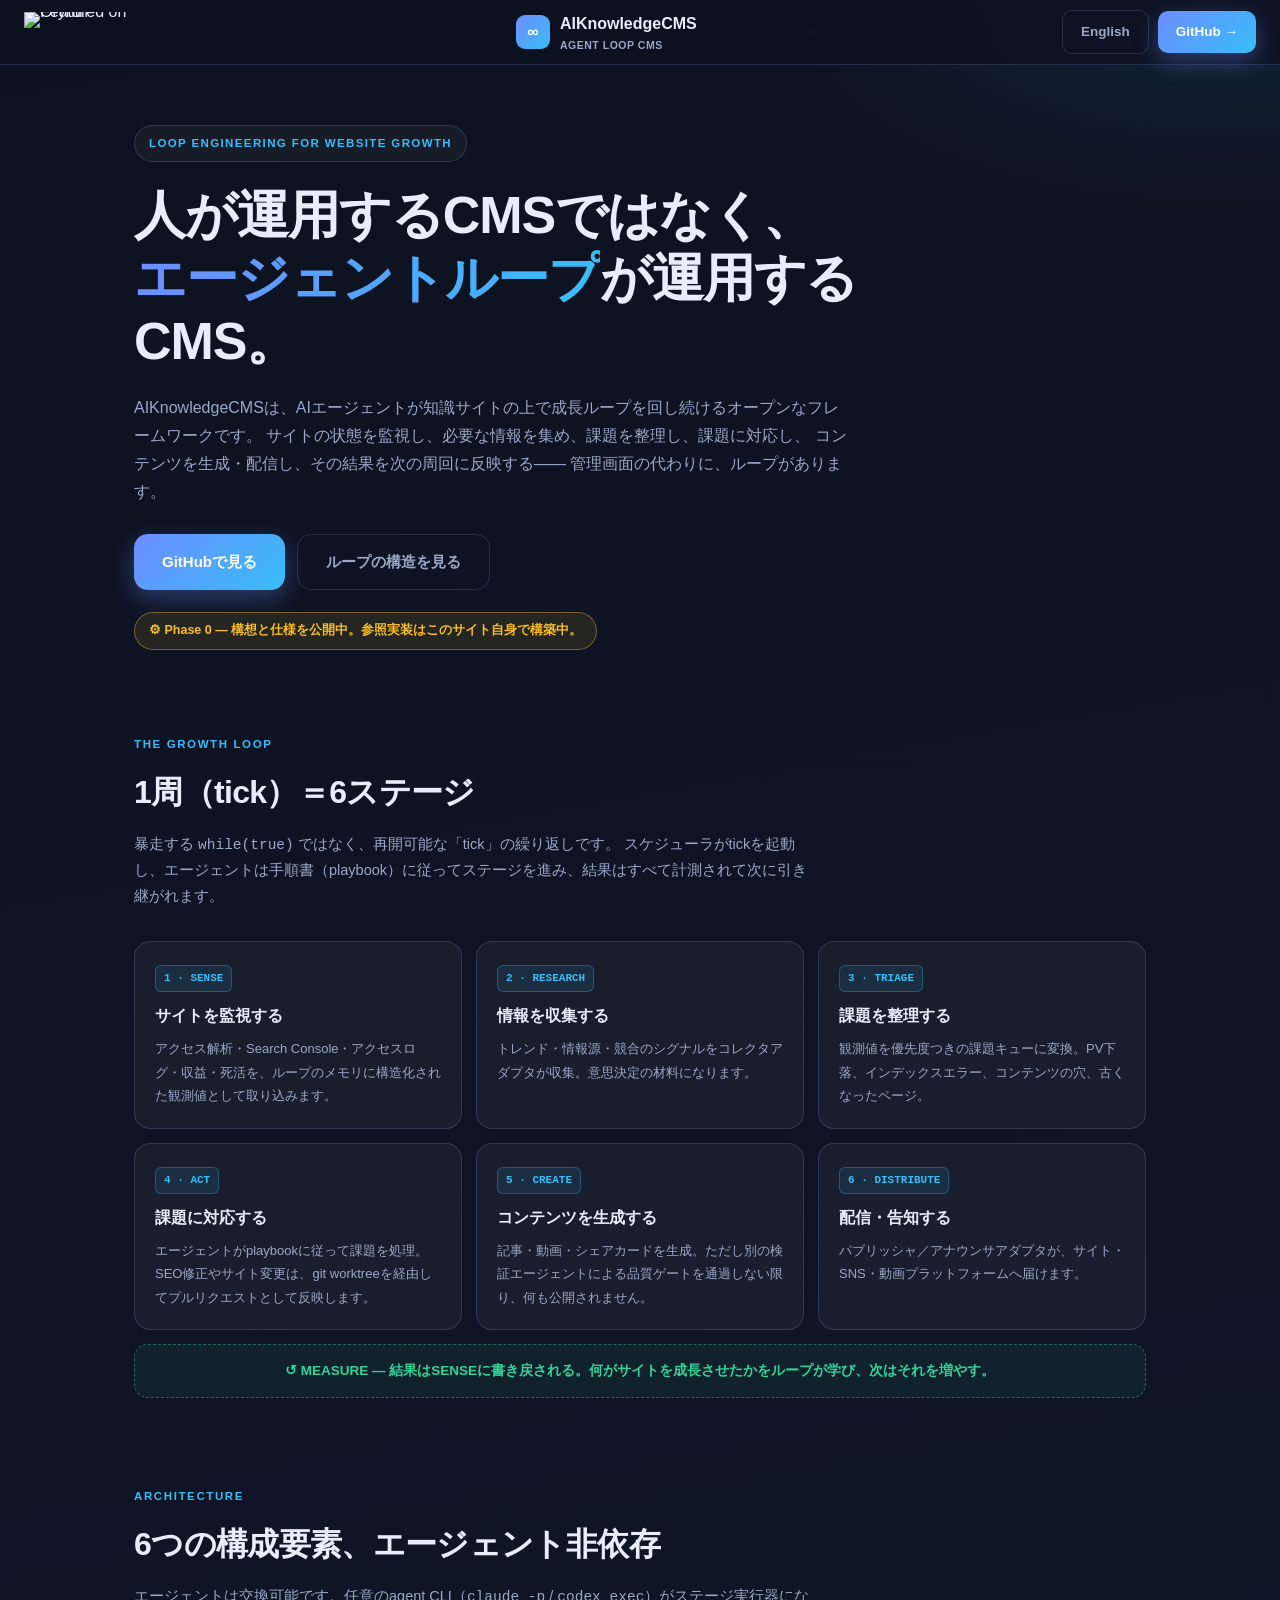
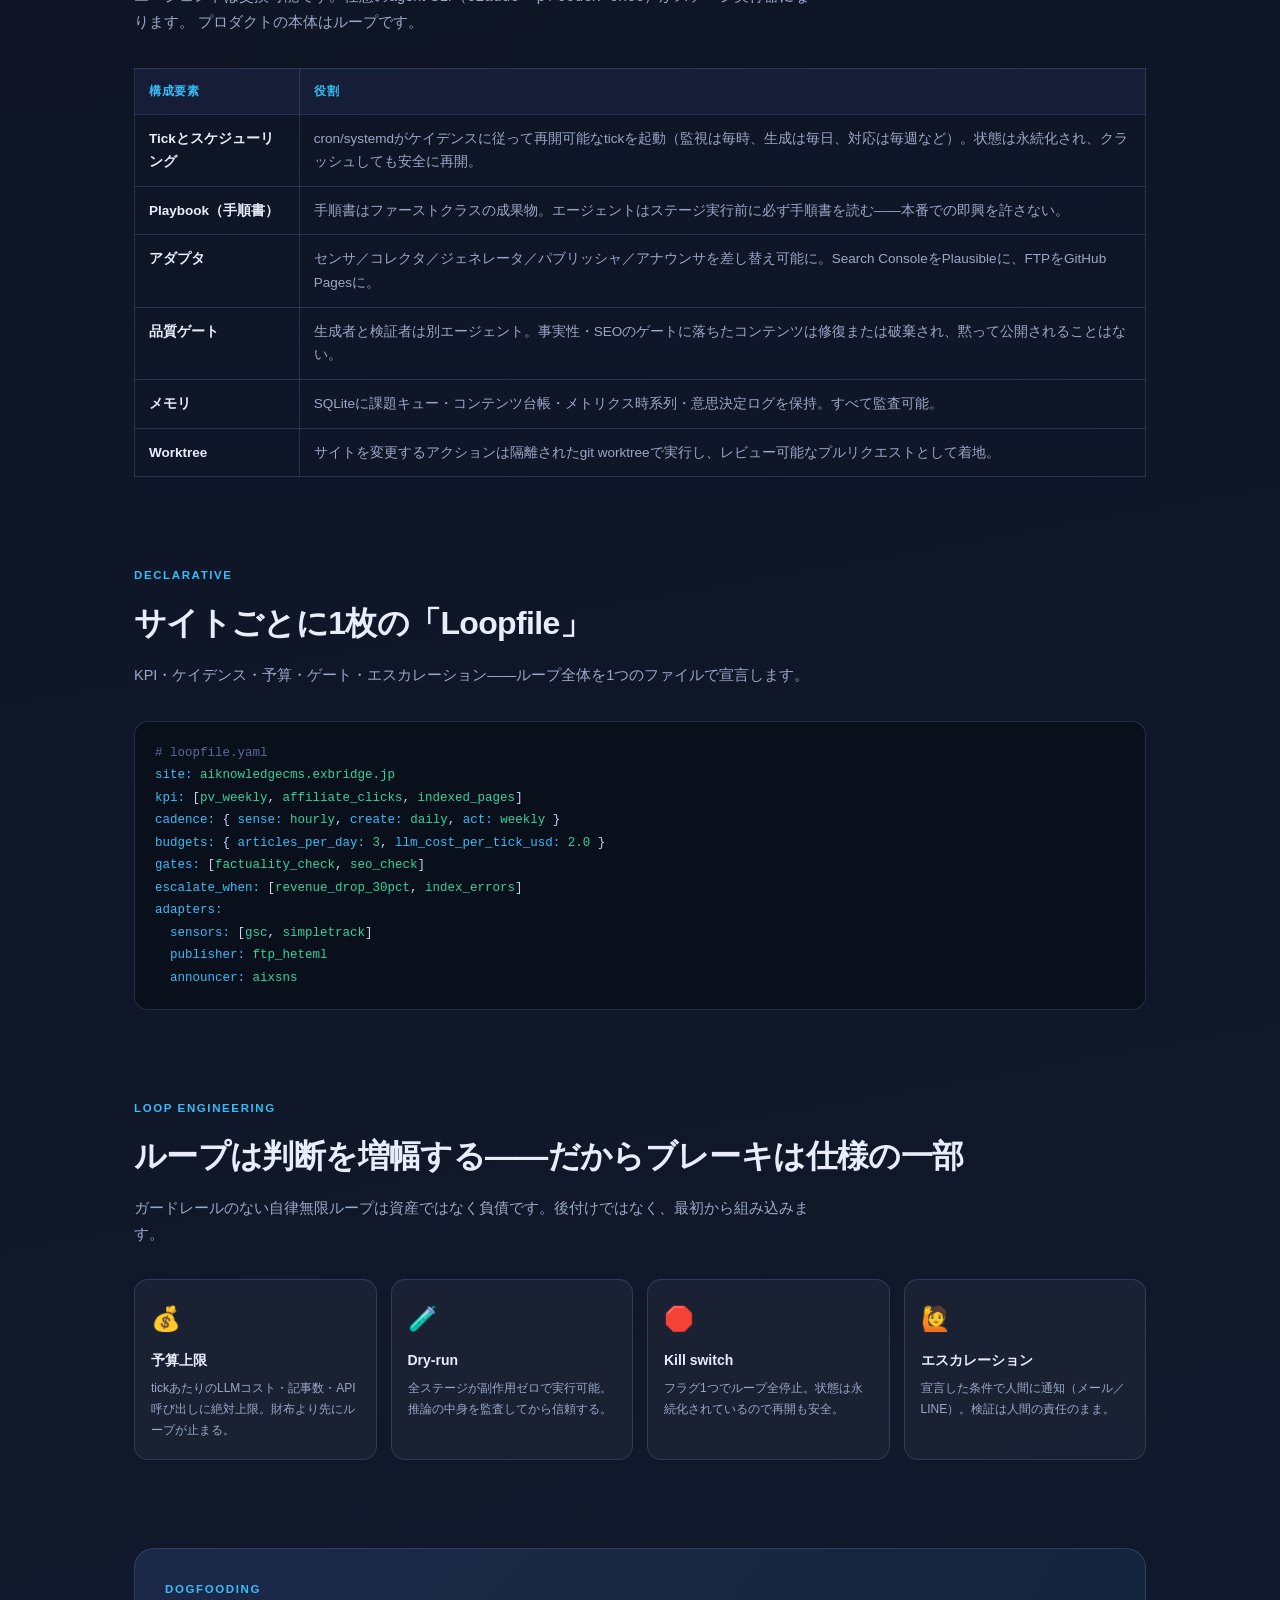
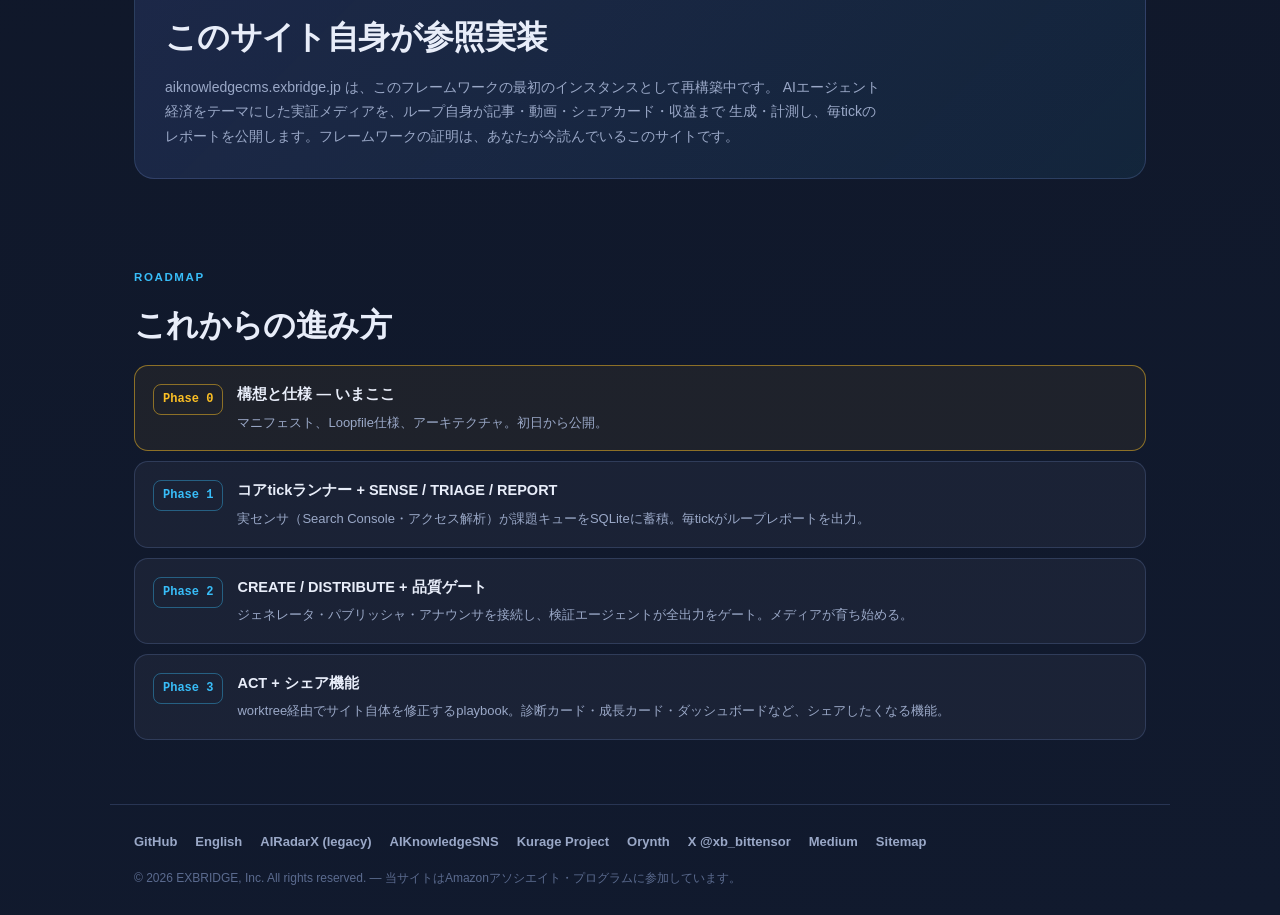
==== aiknowledgecms.html @ 989676ca "Phase 0: redefine AIKnowledgeCMS as an Agent Loop framework - index.html (EN) / aiknowledgecms.html " ====
<!doctype html>
<html lang="ja">
<head>
<meta charset="utf-8">
<meta name="viewport" content="width=device-width, initial-scale=1">
<title>AIKnowledgeCMS — 人ではなく、エージェントループが運用するCMS</title>
<meta name="description" content="AIKnowledgeCMSは、Webサイト成長のためのループエンジニアリング・フレームワーク。AIエージェントが監視・情報収集・課題整理・課題対応・コンテンツ生成・配信を自律的に無限ループし、知識サイトを育てます。">
<link rel="canonical" href="https://aiknowledgecms.exbridge.jp/aiknowledgecms.html">
<meta property="og:type" content="website">
<meta property="og:title" content="AIKnowledgeCMS — エージェントループが運用するCMS">
<meta property="og:description" content="Webサイト成長のためのループエンジニアリング。エージェントが監視→収集→課題整理→対応→生成→配信をループして、サイトが育つ。">
<meta property="og:url" content="https://aiknowledgecms.exbridge.jp/aiknowledgecms.html">
<meta name="twitter:card" content="summary">
<!-- Google tag (gtag.js) -->
<script async src="https://www.googletagmanager.com/gtag/js?id=G-BP0650KDFR"></script>
<script>
  window.dataLayer = window.dataLayer || [];
  function gtag(){dataLayer.push(arguments);}
  gtag('js', new Date());
  gtag('config', 'G-BP0650KDFR');
</script>
<script>
(function(){
  var s = document.createElement('script');
  s.src = 'https://aiknowledgecms.exbridge.jp/simpletrack.php'
        + '?url=' + encodeURIComponent(location.href)
        + '&ref=' + encodeURIComponent(document.referrer);
  document.head.appendChild(s);
})();
</script>
<style>
:root {
  --bg:#0d1220; --bg2:#111a2e; --panel:rgba(255,255,255,.045); --line:rgba(125,150,220,.22);
  --ink:#e8edf9; --muted:#9aa8c7; --accent:#6d8dff; --accent2:#38bdf8; --good:#34d399; --gold:#fbbf24;
  --mono:"SFMono-Regular",Consolas,"Liberation Mono",Menlo,monospace;
}
*{box-sizing:border-box;margin:0;padding:0}
html{scroll-behavior:smooth}
body{color:var(--ink);font-family:"Hiragino Sans","Yu Gothic","Noto Sans JP",Meiryo,sans-serif;
  background:radial-gradient(1200px 500px at 18% -10%,rgba(109,141,255,.16),transparent 55%),
             radial-gradient(900px 420px at 95% 0%,rgba(56,189,248,.10),transparent 50%),
             linear-gradient(170deg,var(--bg) 0%,var(--bg2) 100%);
  min-height:100vh;overflow-x:hidden;line-height:1.75}
a{text-decoration:none;color:inherit}
img{max-width:100%}
code,pre{font-family:var(--mono)}

header{position:sticky;top:0;z-index:40;background:rgba(13,18,32,.85);backdrop-filter:blur(14px);
  border-bottom:1px solid var(--line);display:flex;align-items:center;justify-content:space-between;
  padding:10px 24px;gap:14px}
.horynth{flex:0 0 auto;line-height:0}
.horynth img{height:40px;width:auto;display:block}
.hbrand{display:flex;align-items:center;gap:10px;font-weight:900;font-size:16px}
.hbrand .mark{width:34px;height:34px;border-radius:9px;display:flex;align-items:center;justify-content:center;
  background:linear-gradient(135deg,var(--accent),var(--accent2));color:#fff;font-size:16px}
.hbrand sub{font-size:10.5px;font-weight:700;color:var(--muted);display:block;margin-top:-2px;letter-spacing:.05em}
.hactions{display:flex;gap:9px;align-items:center}
.btn{border:0;border-radius:10px;padding:9px 18px;font-weight:800;cursor:pointer;font-size:13.5px;display:inline-flex;align-items:center;gap:7px}
.btn-primary{background:linear-gradient(135deg,var(--accent),var(--accent2));color:#fff;box-shadow:0 8px 24px rgba(109,141,255,.35)}
.btn-ghost{background:transparent;border:1.5px solid var(--line);color:var(--muted)}

.hero{max-width:1060px;margin:0 auto;padding:60px 24px 40px}
.eyebrow{display:inline-flex;align-items:center;gap:8px;background:var(--panel);border:1.5px solid var(--line);
  border-radius:999px;padding:7px 14px;font-size:11.5px;font-weight:800;color:var(--accent2);
  letter-spacing:.12em;text-transform:uppercase;margin-bottom:22px}
h1{font-size:clamp(28px,4.2vw,52px);font-weight:900;line-height:1.22;letter-spacing:-.02em;margin-bottom:20px;max-width:840px}
h1 em{font-style:normal;background:linear-gradient(90deg,var(--accent),var(--accent2));
  -webkit-background-clip:text;background-clip:text;color:transparent}
.lead{font-size:16px;color:var(--muted);max-width:720px;margin-bottom:28px}
.hero-cta{display:flex;gap:12px;flex-wrap:wrap;margin-bottom:22px}
.btn-hero{border-radius:14px;padding:14px 28px;font-size:15px}
.phase-pill{display:inline-flex;align-items:center;gap:8px;background:rgba(251,191,36,.1);
  border:1.5px solid rgba(251,191,36,.4);color:var(--gold);border-radius:999px;padding:7px 14px;
  font-size:12.5px;font-weight:800}

section{max-width:1060px;margin:0 auto;padding:44px 24px}
.section-eyebrow{font-size:11.5px;font-weight:800;letter-spacing:.14em;color:var(--accent2);text-transform:uppercase;margin-bottom:10px}
h2{font-size:clamp(21px,3vw,32px);font-weight:900;letter-spacing:-.02em;margin-bottom:12px}
.section-lead{font-size:14.5px;color:var(--muted);max-width:680px;margin-bottom:32px}

.loop-grid{display:grid;grid-template-columns:repeat(3,1fr);gap:14px}
.stage{background:var(--panel);border:1.5px solid var(--line);border-radius:16px;padding:20px}
.stage .tag{font-family:var(--mono);font-size:11px;font-weight:700;color:var(--accent2);
  background:rgba(56,189,248,.1);border:1px solid rgba(56,189,248,.3);border-radius:6px;
  padding:3px 8px;display:inline-block;margin-bottom:10px}
.stage h3{font-size:16px;font-weight:900;margin-bottom:7px}
.stage p{font-size:13px;color:var(--muted);line-height:1.8}
.loop-back{grid-column:1/-1;text-align:center;background:rgba(52,211,153,.07);border:1.5px dashed rgba(52,211,153,.4);
  border-radius:14px;padding:14px;font-size:13.5px;color:var(--good);font-weight:800}

.comp-table{width:100%;border-collapse:collapse;font-size:13.5px}
.comp-table th,.comp-table td{border:1px solid var(--line);padding:12px 14px;text-align:left;vertical-align:top}
.comp-table th{background:rgba(109,141,255,.08);color:var(--accent2);font-size:12px;letter-spacing:.06em;text-transform:uppercase}
.comp-table td b{color:var(--ink)}
.comp-table td{color:var(--muted)}
.table-scroll{overflow-x:auto}

pre{background:#0a0f1c;border:1.5px solid var(--line);border-radius:14px;padding:20px;
  font-size:12.5px;line-height:1.8;overflow-x:auto;color:#c8d4f0}
pre .k{color:var(--accent2)}
pre .v{color:var(--good)}
pre .c{color:#5b6b8f}

.guards{display:grid;grid-template-columns:repeat(4,1fr);gap:14px}
.guard{background:var(--panel);border:1.5px solid var(--line);border-radius:14px;padding:18px 16px}
.guard .em{font-size:24px;display:block;margin-bottom:8px}
.guard h4{font-size:14px;font-weight:900;margin-bottom:5px}
.guard p{font-size:12px;color:var(--muted);line-height:1.75}

.roadmap{display:grid;gap:10px}
.phase{display:flex;gap:14px;align-items:flex-start;background:var(--panel);border:1.5px solid var(--line);
  border-radius:14px;padding:16px 18px}
.phase .pnum{font-family:var(--mono);font-size:12px;font-weight:700;color:var(--accent2);
  border:1.5px solid rgba(56,189,248,.4);border-radius:8px;padding:4px 9px;white-space:nowrap;margin-top:2px}
.phase.current{border-color:rgba(251,191,36,.5);background:rgba(251,191,36,.06)}
.phase.current .pnum{color:var(--gold);border-color:rgba(251,191,36,.5)}
.phase h4{font-size:14.5px;font-weight:900;margin-bottom:4px}
.phase p{font-size:13px;color:var(--muted)}

.dogfood{background:linear-gradient(135deg,rgba(109,141,255,.14),rgba(56,189,248,.08));
  border:1.5px solid var(--line);border-radius:20px;padding:30px}
.dogfood h2{margin-bottom:10px}
.dogfood p{font-size:14px;color:var(--muted);max-width:720px}

footer{border-top:1px solid var(--line);padding:26px 24px;max-width:1060px;margin:20px auto 0}
.footer-links{display:flex;gap:18px;flex-wrap:wrap;margin-bottom:14px}
.footer-links a{font-size:13px;color:var(--muted);font-weight:700}
.footer-links a:hover{color:var(--accent2)}
.footer-copy{font-size:12px;color:#5b6b8f}

@media(max-width:820px){
  .loop-grid{grid-template-columns:1fr}
  .guards{grid-template-columns:1fr 1fr}
  .hero{padding:38px 18px 26px}
  section{padding:32px 18px}
  header{padding:9px 14px}
  .horynth img{height:32px}
  .hactions .btn-ghost{padding:9px 12px}
}
</style>
</head>
<body>

<header>
  <a class="horynth" href="https://orynth.dev/projects/aiknowledgecms" target="_blank" rel="noopener">
    <img src="https://orynth.dev/api/badge/aiknowledgecms?theme=light&style=default" alt="Featured on Orynth" width="190" height="60">
  </a>
  <a class="hbrand" href="aiknowledgecms.html">
    <span class="mark">∞</span>
    <span>AIKnowledgeCMS<sub>AGENT LOOP CMS</sub></span>
  </a>
  <div class="hactions">
    <a class="btn btn-ghost" href="index.html">English</a>
    <a class="btn btn-primary" href="https://github.com/katsushi2441/aiknowledgecms" target="_blank" rel="noopener">GitHub →</a>
  </div>
</header>

<!-- ===== HERO ===== -->
<div class="hero">
  <div class="eyebrow">Loop Engineering for Website Growth</div>
  <h1>人が運用するCMSではなく、<br><em>エージェントループ</em>が運用するCMS。</h1>
  <p class="lead">
    AIKnowledgeCMSは、AIエージェントが知識サイトの上で成長ループを回し続けるオープンなフレームワークです。
    サイトの状態を監視し、必要な情報を集め、課題を整理し、課題に対応し、
    コンテンツを生成・配信し、その結果を次の周回に反映する——
    管理画面の代わりに、ループがあります。
  </p>
  <div class="hero-cta">
    <a class="btn btn-primary btn-hero" href="https://github.com/katsushi2441/aiknowledgecms" target="_blank" rel="noopener">GitHubで見る</a>
    <a class="btn btn-ghost btn-hero" href="#loop">ループの構造を見る</a>
  </div>
  <span class="phase-pill">⚙ Phase 0 — 構想と仕様を公開中。参照実装はこのサイト自身で構築中。</span>
</div>

<!-- ===== THE LOOP ===== -->
<section id="loop">
  <div class="section-eyebrow">The Growth Loop</div>
  <h2>1周（tick）＝6ステージ</h2>
  <p class="section-lead">
    暴走する <code>while(true)</code> ではなく、再開可能な「tick」の繰り返しです。
    スケジューラがtickを起動し、エージェントは手順書（playbook）に従ってステージを進み、結果はすべて計測されて次に引き継がれます。
  </p>
  <div class="loop-grid">
    <div class="stage"><span class="tag">1 · SENSE</span><h3>サイトを監視する</h3><p>アクセス解析・Search Console・アクセスログ・収益・死活を、ループのメモリに構造化された観測値として取り込みます。</p></div>
    <div class="stage"><span class="tag">2 · RESEARCH</span><h3>情報を収集する</h3><p>トレンド・情報源・競合のシグナルをコレクタアダプタが収集。意思決定の材料になります。</p></div>
    <div class="stage"><span class="tag">3 · TRIAGE</span><h3>課題を整理する</h3><p>観測値を優先度つきの課題キューに変換。PV下落、インデックスエラー、コンテンツの穴、古くなったページ。</p></div>
    <div class="stage"><span class="tag">4 · ACT</span><h3>課題に対応する</h3><p>エージェントがplaybookに従って課題を処理。SEO修正やサイト変更は、git worktreeを経由してプルリクエストとして反映します。</p></div>
    <div class="stage"><span class="tag">5 · CREATE</span><h3>コンテンツを生成する</h3><p>記事・動画・シェアカードを生成。ただし別の検証エージェントによる品質ゲートを通過しない限り、何も公開されません。</p></div>
    <div class="stage"><span class="tag">6 · DISTRIBUTE</span><h3>配信・告知する</h3><p>パブリッシャ／アナウンサアダプタが、サイト・SNS・動画プラットフォームへ届けます。</p></div>
    <div class="loop-back">↺ MEASURE — 結果はSENSEに書き戻される。何がサイトを成長させたかをループが学び、次はそれを増やす。</div>
  </div>
</section>

<!-- ===== COMPONENTS ===== -->
<section>
  <div class="section-eyebrow">Architecture</div>
  <h2>6つの構成要素、エージェント非依存</h2>
  <p class="section-lead">
    エージェントは交換可能です。任意のagent CLI（<code>claude -p</code> / <code>codex exec</code>）がステージ実行器になります。
    プロダクトの本体はループです。
  </p>
  <div class="table-scroll">
  <table class="comp-table">
    <tr><th>構成要素</th><th>役割</th></tr>
    <tr><td><b>Tickとスケジューリング</b></td><td>cron/systemdがケイデンスに従って再開可能なtickを起動（監視は毎時、生成は毎日、対応は毎週など）。状態は永続化され、クラッシュしても安全に再開。</td></tr>
    <tr><td><b>Playbook（手順書）</b></td><td>手順書はファーストクラスの成果物。エージェントはステージ実行前に必ず手順書を読む——本番での即興を許さない。</td></tr>
    <tr><td><b>アダプタ</b></td><td>センサ／コレクタ／ジェネレータ／パブリッシャ／アナウンサを差し替え可能に。Search ConsoleをPlausibleに、FTPをGitHub Pagesに。</td></tr>
    <tr><td><b>品質ゲート</b></td><td>生成者と検証者は別エージェント。事実性・SEOのゲートに落ちたコンテンツは修復または破棄され、黙って公開されることはない。</td></tr>
    <tr><td><b>メモリ</b></td><td>SQLiteに課題キュー・コンテンツ台帳・メトリクス時系列・意思決定ログを保持。すべて監査可能。</td></tr>
    <tr><td><b>Worktree</b></td><td>サイトを変更するアクションは隔離されたgit worktreeで実行し、レビュー可能なプルリクエストとして着地。</td></tr>
  </table>
  </div>
</section>

<!-- ===== LOOPFILE ===== -->
<section>
  <div class="section-eyebrow">Declarative</div>
  <h2>サイトごとに1枚の「Loopfile」</h2>
  <p class="section-lead">KPI・ケイデンス・予算・ゲート・エスカレーション——ループ全体を1つのファイルで宣言します。</p>
<pre><span class="c"># loopfile.yaml</span>
<span class="k">site:</span> <span class="v">aiknowledgecms.exbridge.jp</span>
<span class="k">kpi:</span> [<span class="v">pv_weekly</span>, <span class="v">affiliate_clicks</span>, <span class="v">indexed_pages</span>]
<span class="k">cadence:</span> { <span class="k">sense:</span> <span class="v">hourly</span>, <span class="k">create:</span> <span class="v">daily</span>, <span class="k">act:</span> <span class="v">weekly</span> }
<span class="k">budgets:</span> { <span class="k">articles_per_day:</span> <span class="v">3</span>, <span class="k">llm_cost_per_tick_usd:</span> <span class="v">2.0</span> }
<span class="k">gates:</span> [<span class="v">factuality_check</span>, <span class="v">seo_check</span>]
<span class="k">escalate_when:</span> [<span class="v">revenue_drop_30pct</span>, <span class="v">index_errors</span>]
<span class="k">adapters:</span>
  <span class="k">sensors:</span> [<span class="v">gsc</span>, <span class="v">simpletrack</span>]
  <span class="k">publisher:</span> <span class="v">ftp_heteml</span>
  <span class="k">announcer:</span> <span class="v">aixsns</span></pre>
</section>

<!-- ===== GUARDRAILS ===== -->
<section>
  <div class="section-eyebrow">Loop Engineering</div>
  <h2>ループは判断を増幅する——だからブレーキは仕様の一部</h2>
  <p class="section-lead">ガードレールのない自律無限ループは資産ではなく負債です。後付けではなく、最初から組み込みます。</p>
  <div class="guards">
    <div class="guard"><span class="em">💰</span><h4>予算上限</h4><p>tickあたりのLLMコスト・記事数・API呼び出しに絶対上限。財布より先にループが止まる。</p></div>
    <div class="guard"><span class="em">🧪</span><h4>Dry-run</h4><p>全ステージが副作用ゼロで実行可能。推論の中身を監査してから信頼する。</p></div>
    <div class="guard"><span class="em">🛑</span><h4>Kill switch</h4><p>フラグ1つでループ全停止。状態は永続化されているので再開も安全。</p></div>
    <div class="guard"><span class="em">🙋</span><h4>エスカレーション</h4><p>宣言した条件で人間に通知（メール／LINE）。検証は人間の責任のまま。</p></div>
  </div>
</section>

<!-- ===== DOGFOOD ===== -->
<section>
  <div class="dogfood">
    <div class="section-eyebrow">Dogfooding</div>
    <h2>このサイト自身が参照実装</h2>
    <p>
      aiknowledgecms.exbridge.jp は、このフレームワークの最初のインスタンスとして再構築中です。
      AIエージェント経済をテーマにした実証メディアを、ループ自身が記事・動画・シェアカード・収益まで
      生成・計測し、毎tickのレポートを公開します。フレームワークの証明は、あなたが今読んでいるこのサイトです。
    </p>
  </div>
</section>

<!-- ===== ROADMAP ===== -->
<section>
  <div class="section-eyebrow">Roadmap</div>
  <h2>これからの進み方</h2>
  <div class="roadmap">
    <div class="phase current"><span class="pnum">Phase 0</span><div><h4>構想と仕様 — いまここ</h4><p>マニフェスト、Loopfile仕様、アーキテクチャ。初日から公開。</p></div></div>
    <div class="phase"><span class="pnum">Phase 1</span><div><h4>コアtickランナー + SENSE / TRIAGE / REPORT</h4><p>実センサ（Search Console・アクセス解析）が課題キューをSQLiteに蓄積。毎tickがループレポートを出力。</p></div></div>
    <div class="phase"><span class="pnum">Phase 2</span><div><h4>CREATE / DISTRIBUTE + 品質ゲート</h4><p>ジェネレータ・パブリッシャ・アナウンサを接続し、検証エージェントが全出力をゲート。メディアが育ち始める。</p></div></div>
    <div class="phase"><span class="pnum">Phase 3</span><div><h4>ACT + シェア機能</h4><p>worktree経由でサイト自体を修正するplaybook。診断カード・成長カード・ダッシュボードなど、シェアしたくなる機能。</p></div></div>
  </div>
</section>

<footer>
  <div class="footer-links">
    <a href="https://github.com/katsushi2441/aiknowledgecms" target="_blank" rel="noopener">GitHub</a>
    <a href="index.html">English</a>
    <a href="airadarx.php">AIRadarX (legacy)</a>
    <a href="aiknowledgesns.php">AIKnowledgeSNS</a>
    <a href="https://kurage.exbridge.jp/">Kurage Project</a>
    <a href="https://www.orynth.dev/@bittensorman" target="_blank" rel="noopener">Orynth</a>
    <a href="https://x.com/xb_bittensor" target="_blank" rel="noopener">X @xb_bittensor</a>
    <a href="https://medium.com/@kojima_99110" target="_blank" rel="noopener">Medium</a>
    <a href="sitemap.php">Sitemap</a>
  </div>
  <div class="footer-copy">© 2026 EXBRIDGE, Inc. All rights reserved. — 当サイトはAmazonアソシエイト・プログラムに参加しています。</div>
</footer>
</body>
</html>
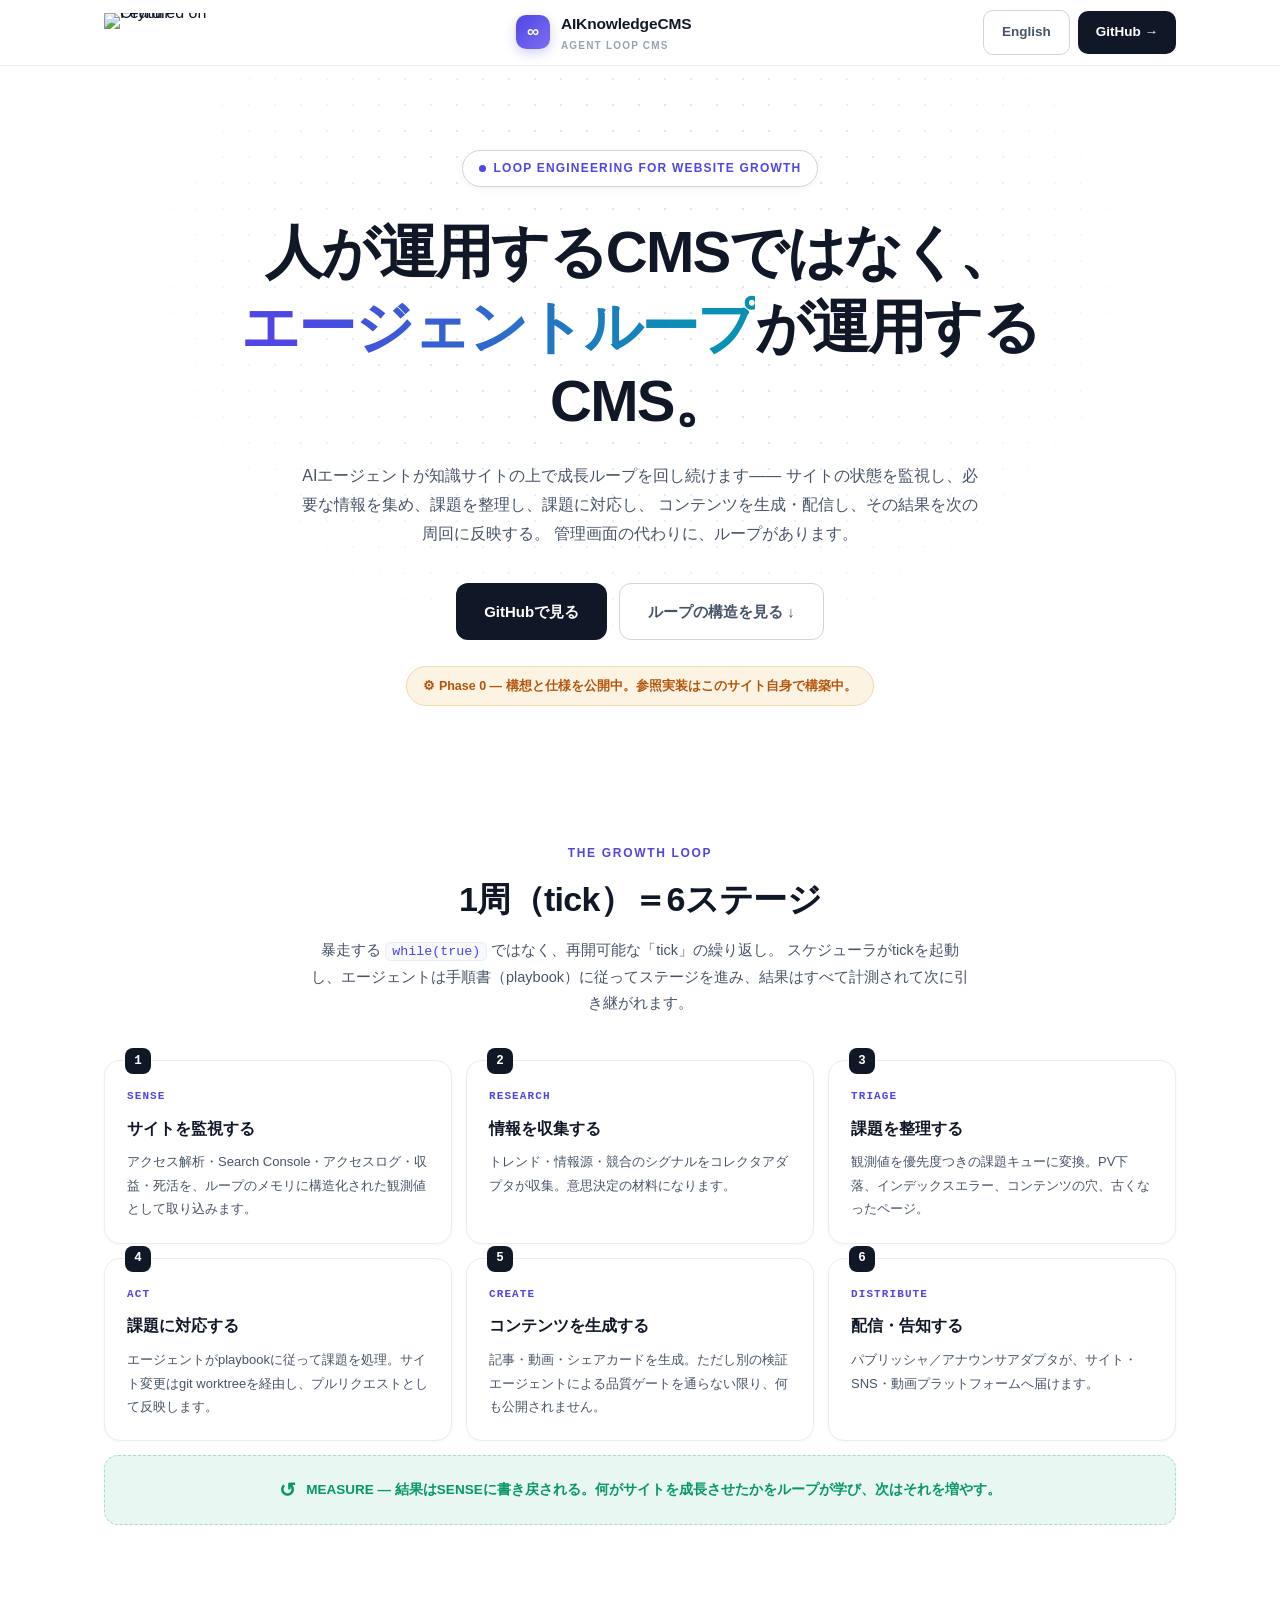
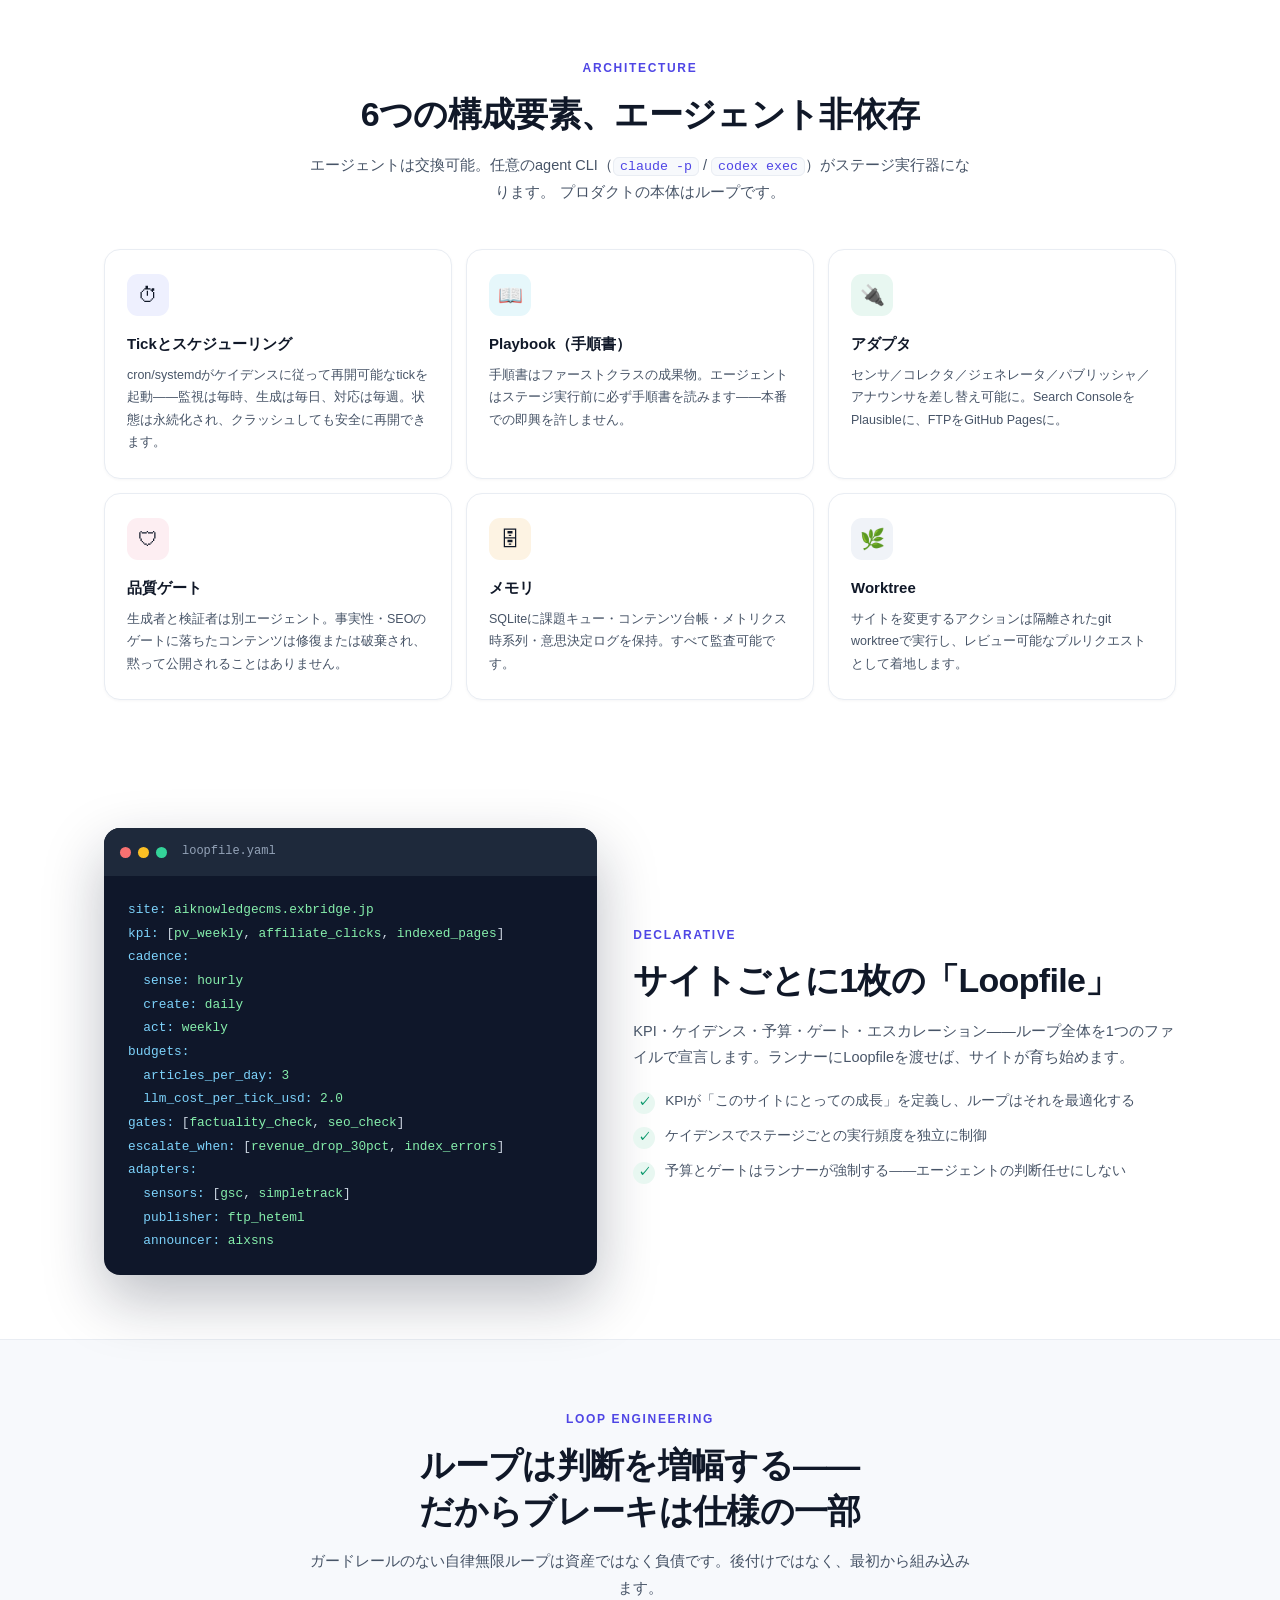
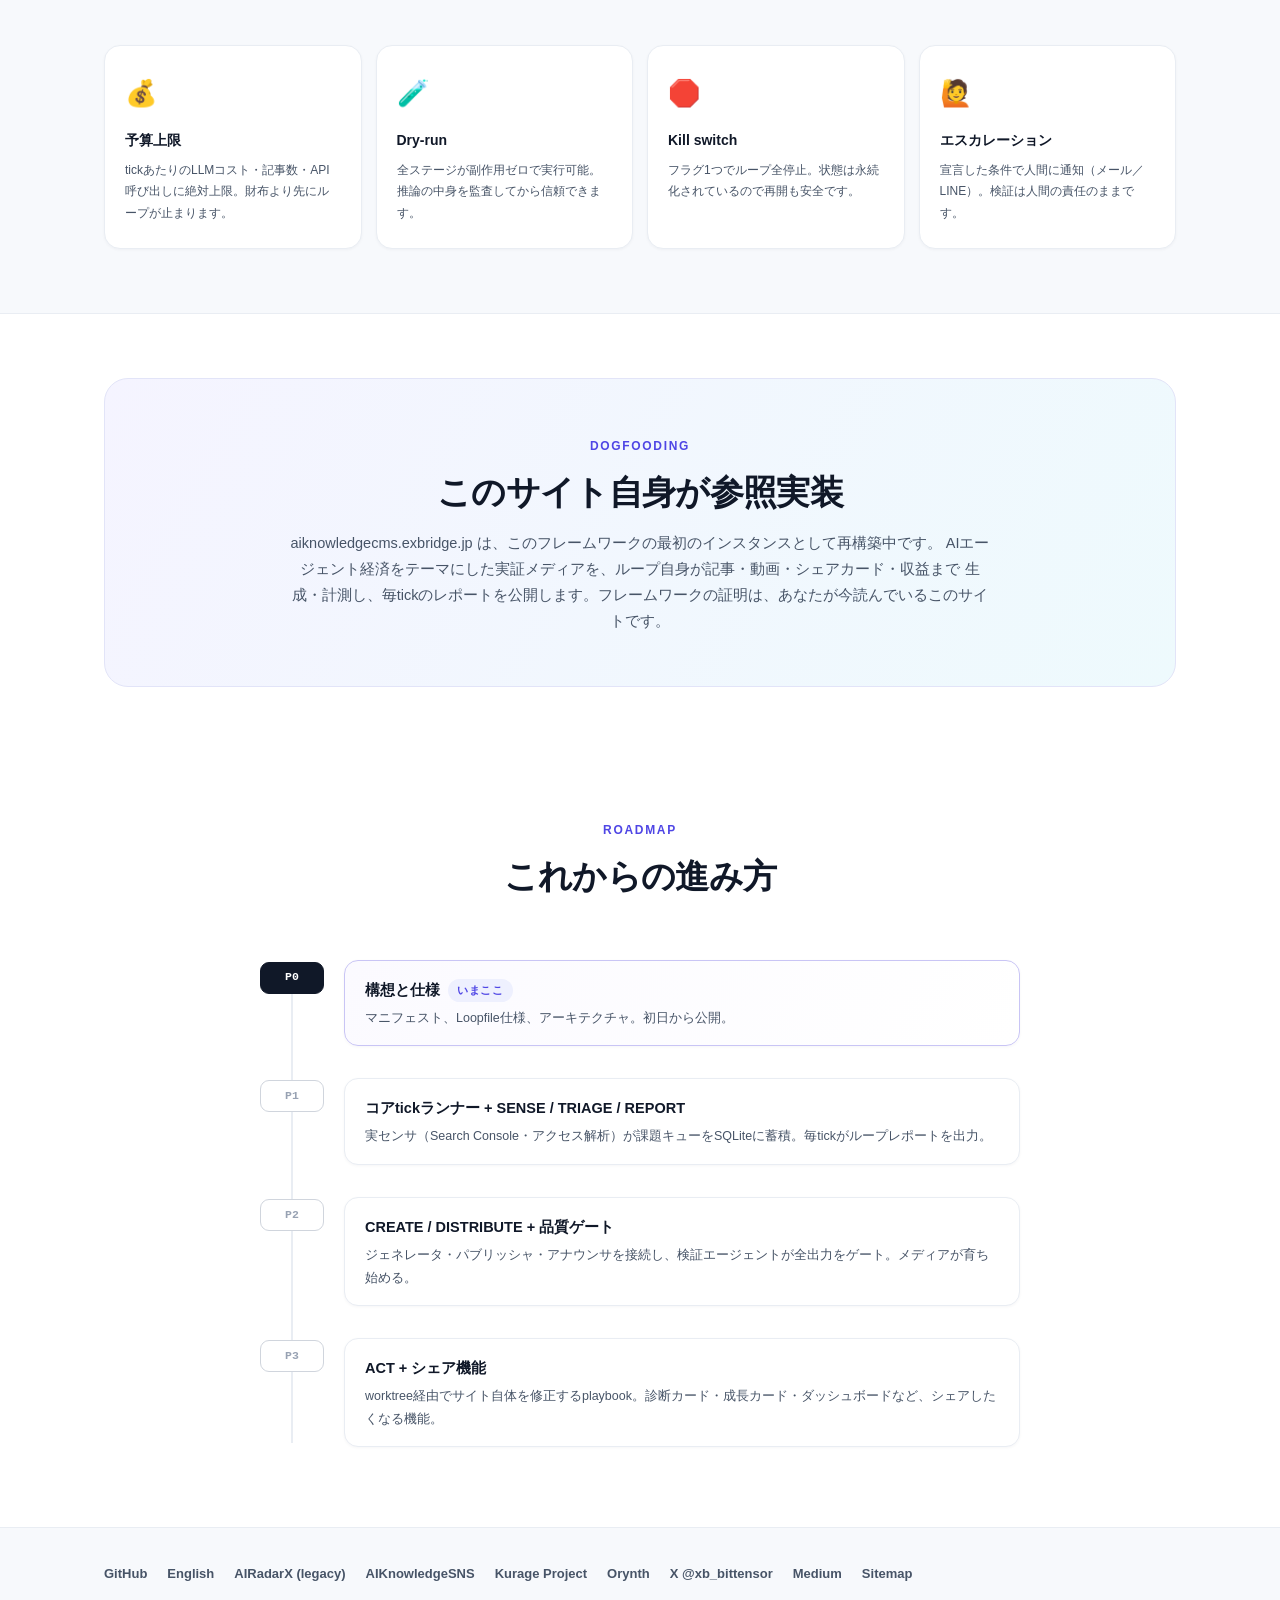
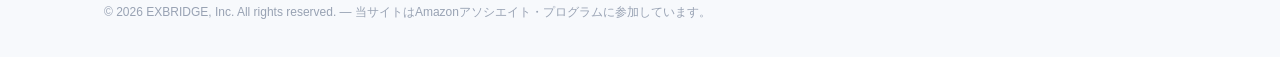
==== commit 787d111d: "redesign top pages: light theme - white background, dot-grid hero, indigo/cyan gradient accent - cen" ====
--- a/aiknowledgecms.html
+++ b/aiknowledgecms.html
@@ -30,118 +30,178 @@
 </script>
 <style>
 :root {
-  --bg:#0d1220; --bg2:#111a2e; --panel:rgba(255,255,255,.045); --line:rgba(125,150,220,.22);
-  --ink:#e8edf9; --muted:#9aa8c7; --accent:#6d8dff; --accent2:#38bdf8; --good:#34d399; --gold:#fbbf24;
+  --ink:#101828; --body:#475467; --faint:#98a2b3; --line:#e9edf3; --line2:#d0d5dd;
+  --bg:#ffffff; --soft:#f7f9fc; --card:#ffffff;
+  --accent:#4f46e5; --accent-soft:#eef0fe; --cyan:#0891b2; --cyan-soft:#e6f7fb;
+  --green:#059669; --green-soft:#e8f7f1; --amber:#b45309; --amber-soft:#fdf3e3;
   --mono:"SFMono-Regular",Consolas,"Liberation Mono",Menlo,monospace;
 }
 *{box-sizing:border-box;margin:0;padding:0}
 html{scroll-behavior:smooth}
-body{color:var(--ink);font-family:"Hiragino Sans","Yu Gothic","Noto Sans JP",Meiryo,sans-serif;
-  background:radial-gradient(1200px 500px at 18% -10%,rgba(109,141,255,.16),transparent 55%),
-             radial-gradient(900px 420px at 95% 0%,rgba(56,189,248,.10),transparent 50%),
-             linear-gradient(170deg,var(--bg) 0%,var(--bg2) 100%);
-  min-height:100vh;overflow-x:hidden;line-height:1.75}
+body{color:var(--ink);background:var(--bg);line-height:1.8;
+  font-family:"Hiragino Sans","Yu Gothic","Noto Sans JP",Meiryo,sans-serif;
+  -webkit-font-smoothing:antialiased;overflow-x:hidden}
 a{text-decoration:none;color:inherit}
 img{max-width:100%}
-code,pre{font-family:var(--mono)}
-
-header{position:sticky;top:0;z-index:40;background:rgba(13,18,32,.85);backdrop-filter:blur(14px);
-  border-bottom:1px solid var(--line);display:flex;align-items:center;justify-content:space-between;
-  padding:10px 24px;gap:14px}
+code{font-family:var(--mono);font-size:.92em;background:var(--soft);border:1px solid var(--line);
+  border-radius:6px;padding:1px 6px;color:var(--accent)}
+
+header{position:sticky;top:0;z-index:40;background:rgba(255,255,255,.85);backdrop-filter:blur(14px);
+  border-bottom:1px solid var(--line)}
+.hwrap{max-width:1120px;margin:0 auto;display:flex;align-items:center;justify-content:space-between;
+  gap:14px;padding:10px 24px}
 .horynth{flex:0 0 auto;line-height:0}
-.horynth img{height:40px;width:auto;display:block}
-.hbrand{display:flex;align-items:center;gap:10px;font-weight:900;font-size:16px}
-.hbrand .mark{width:34px;height:34px;border-radius:9px;display:flex;align-items:center;justify-content:center;
-  background:linear-gradient(135deg,var(--accent),var(--accent2));color:#fff;font-size:16px}
-.hbrand sub{font-size:10.5px;font-weight:700;color:var(--muted);display:block;margin-top:-2px;letter-spacing:.05em}
-.hactions{display:flex;gap:9px;align-items:center}
-.btn{border:0;border-radius:10px;padding:9px 18px;font-weight:800;cursor:pointer;font-size:13.5px;display:inline-flex;align-items:center;gap:7px}
-.btn-primary{background:linear-gradient(135deg,var(--accent),var(--accent2));color:#fff;box-shadow:0 8px 24px rgba(109,141,255,.35)}
-.btn-ghost{background:transparent;border:1.5px solid var(--line);color:var(--muted)}
-
-.hero{max-width:1060px;margin:0 auto;padding:60px 24px 40px}
-.eyebrow{display:inline-flex;align-items:center;gap:8px;background:var(--panel);border:1.5px solid var(--line);
-  border-radius:999px;padding:7px 14px;font-size:11.5px;font-weight:800;color:var(--accent2);
-  letter-spacing:.12em;text-transform:uppercase;margin-bottom:22px}
-h1{font-size:clamp(28px,4.2vw,52px);font-weight:900;line-height:1.22;letter-spacing:-.02em;margin-bottom:20px;max-width:840px}
-h1 em{font-style:normal;background:linear-gradient(90deg,var(--accent),var(--accent2));
+.horynth img{height:38px;width:auto;display:block}
+.hbrand{display:flex;align-items:center;gap:11px;font-weight:800;font-size:15.5px;letter-spacing:-.01em}
+.hbrand .mark{width:34px;height:34px;border-radius:10px;display:flex;align-items:center;justify-content:center;
+  background:linear-gradient(135deg,var(--accent),#7c6ff0);color:#fff;font-size:17px;font-weight:900;
+  box-shadow:0 4px 12px rgba(79,70,229,.25)}
+.hbrand sub{font-size:10px;font-weight:700;color:var(--faint);display:block;margin-top:-1px;letter-spacing:.12em}
+.hactions{display:flex;gap:8px;align-items:center}
+.btn{border:0;border-radius:10px;padding:9px 18px;font-weight:700;cursor:pointer;font-size:13.5px;
+  display:inline-flex;align-items:center;gap:7px;transition:all .15s}
+.btn-primary{background:var(--ink);color:#fff}
+.btn-primary:hover{background:#2a3446}
+.btn-ghost{background:#fff;border:1px solid var(--line2);color:var(--body)}
+.btn-ghost:hover{border-color:var(--faint)}
+
+.hero{position:relative;max-width:1120px;margin:0 auto;padding:84px 24px 68px;text-align:center}
+.hero::before{content:"";position:absolute;inset:0;z-index:-1;
+  background-image:radial-gradient(circle,#dfe5ef 1.1px,transparent 1.1px);
+  background-size:26px 26px;
+  -webkit-mask-image:radial-gradient(ellipse 65% 80% at 50% 30%,#000 30%,transparent 75%);
+  mask-image:radial-gradient(ellipse 65% 80% at 50% 30%,#000 30%,transparent 75%)}
+.eyebrow{display:inline-flex;align-items:center;gap:8px;background:#fff;border:1px solid var(--line2);
+  border-radius:999px;padding:7px 16px;font-size:12px;font-weight:700;color:var(--accent);
+  letter-spacing:.1em;text-transform:uppercase;margin-bottom:28px;
+  box-shadow:0 2px 8px rgba(16,24,40,.05)}
+.eyebrow .dot{width:7px;height:7px;border-radius:50%;background:var(--accent);animation:pulse 2.2s infinite}
+@keyframes pulse{0%,100%{opacity:1;transform:scale(1)}50%{opacity:.35;transform:scale(.75)}}
+h1{font-size:clamp(30px,4.8vw,58px);font-weight:800;line-height:1.28;letter-spacing:-.03em;
+  margin:0 auto 24px;max-width:920px}
+h1 em{font-style:normal;background:linear-gradient(92deg,var(--accent) 10%,var(--cyan) 90%);
   -webkit-background-clip:text;background-clip:text;color:transparent}
-.lead{font-size:16px;color:var(--muted);max-width:720px;margin-bottom:28px}
-.hero-cta{display:flex;gap:12px;flex-wrap:wrap;margin-bottom:22px}
-.btn-hero{border-radius:14px;padding:14px 28px;font-size:15px}
-.phase-pill{display:inline-flex;align-items:center;gap:8px;background:rgba(251,191,36,.1);
-  border:1.5px solid rgba(251,191,36,.4);color:var(--gold);border-radius:999px;padding:7px 14px;
-  font-size:12.5px;font-weight:800}
-
-section{max-width:1060px;margin:0 auto;padding:44px 24px}
-.section-eyebrow{font-size:11.5px;font-weight:800;letter-spacing:.14em;color:var(--accent2);text-transform:uppercase;margin-bottom:10px}
-h2{font-size:clamp(21px,3vw,32px);font-weight:900;letter-spacing:-.02em;margin-bottom:12px}
-.section-lead{font-size:14.5px;color:var(--muted);max-width:680px;margin-bottom:32px}
+.lead{font-size:16px;color:var(--body);max-width:680px;margin:0 auto 34px}
+.hero-cta{display:flex;gap:12px;flex-wrap:wrap;justify-content:center;margin-bottom:26px}
+.btn-hero{border-radius:12px;padding:14px 28px;font-size:15px}
+.phase-pill{display:inline-flex;align-items:center;gap:8px;background:var(--amber-soft);
+  border:1px solid #f2d9ae;color:var(--amber);border-radius:999px;padding:8px 16px;
+  font-size:12.5px;font-weight:700}
+
+section{max-width:1120px;margin:0 auto;padding:64px 24px}
+.section-head{text-align:center;max-width:660px;margin:0 auto 44px}
+.section-eyebrow{display:inline-block;font-size:12px;font-weight:800;letter-spacing:.14em;
+  color:var(--accent);text-transform:uppercase;margin-bottom:12px}
+h2{font-size:clamp(22px,3vw,34px);font-weight:800;letter-spacing:-.02em;margin-bottom:14px;line-height:1.35}
+.section-lead{font-size:14.5px;color:var(--body)}
 
 .loop-grid{display:grid;grid-template-columns:repeat(3,1fr);gap:14px}
-.stage{background:var(--panel);border:1.5px solid var(--line);border-radius:16px;padding:20px}
-.stage .tag{font-family:var(--mono);font-size:11px;font-weight:700;color:var(--accent2);
-  background:rgba(56,189,248,.1);border:1px solid rgba(56,189,248,.3);border-radius:6px;
-  padding:3px 8px;display:inline-block;margin-bottom:10px}
-.stage h3{font-size:16px;font-weight:900;margin-bottom:7px}
-.stage p{font-size:13px;color:var(--muted);line-height:1.8}
-.loop-back{grid-column:1/-1;text-align:center;background:rgba(52,211,153,.07);border:1.5px dashed rgba(52,211,153,.4);
-  border-radius:14px;padding:14px;font-size:13.5px;color:var(--good);font-weight:800}
-
-.comp-table{width:100%;border-collapse:collapse;font-size:13.5px}
-.comp-table th,.comp-table td{border:1px solid var(--line);padding:12px 14px;text-align:left;vertical-align:top}
-.comp-table th{background:rgba(109,141,255,.08);color:var(--accent2);font-size:12px;letter-spacing:.06em;text-transform:uppercase}
-.comp-table td b{color:var(--ink)}
-.comp-table td{color:var(--muted)}
-.table-scroll{overflow-x:auto}
-
-pre{background:#0a0f1c;border:1.5px solid var(--line);border-radius:14px;padding:20px;
-  font-size:12.5px;line-height:1.8;overflow-x:auto;color:#c8d4f0}
-pre .k{color:var(--accent2)}
-pre .v{color:var(--good)}
-pre .c{color:#5b6b8f}
-
+.stage{position:relative;background:var(--card);border:1px solid var(--line);border-radius:16px;
+  padding:26px 22px 22px;box-shadow:0 1px 3px rgba(16,24,40,.04);transition:all .18s}
+.stage:hover{box-shadow:0 12px 32px rgba(16,24,40,.09);transform:translateY(-2px);border-color:var(--line2)}
+.stage .num{position:absolute;top:-13px;left:20px;width:26px;height:26px;border-radius:8px;
+  background:var(--ink);color:#fff;font-family:var(--mono);font-size:12.5px;font-weight:700;
+  display:flex;align-items:center;justify-content:center}
+.stage .tag{font-family:var(--mono);font-size:11px;font-weight:700;letter-spacing:.1em;
+  color:var(--accent);display:block;margin-bottom:8px}
+.stage h3{font-size:16px;font-weight:800;margin-bottom:7px}
+.stage p{font-size:13px;color:var(--body);line-height:1.8}
+.loop-back{grid-column:1/-1;display:flex;align-items:center;justify-content:center;gap:10px;
+  background:var(--green-soft);border:1.5px dashed #a7dcc8;border-radius:14px;padding:16px;
+  font-size:13.5px;color:var(--green);font-weight:700}
+.loop-back .arrow{font-size:20px}
+
+.arch-grid{display:grid;grid-template-columns:repeat(3,1fr);gap:14px}
+.arch{background:var(--card);border:1px solid var(--line);border-radius:16px;padding:24px 22px;
+  box-shadow:0 1px 3px rgba(16,24,40,.04)}
+.arch .icon{width:42px;height:42px;border-radius:11px;display:flex;align-items:center;justify-content:center;
+  font-size:20px;margin-bottom:14px}
+.arch h3{font-size:15px;font-weight:800;margin-bottom:7px}
+.arch p{font-size:12.5px;color:var(--body);line-height:1.8}
+.i-indigo{background:var(--accent-soft)} .i-cyan{background:var(--cyan-soft)}
+.i-green{background:var(--green-soft)} .i-amber{background:var(--amber-soft)}
+.i-rose{background:#fdeef2} .i-slate{background:#f0f3f8}
+
+.code-split{display:grid;grid-template-columns:1fr 1.1fr;gap:36px;align-items:center}
+.code-split>*{min-width:0}
+.code-window{background:#0f172a;border-radius:16px;overflow:hidden;
+  box-shadow:0 24px 60px rgba(15,23,42,.28)}
+.code-bar{display:flex;align-items:center;gap:7px;padding:13px 16px;background:#1e293b}
+.code-bar span{width:11px;height:11px;border-radius:50%}
+.code-bar .r{background:#f87171}.code-bar .y{background:#fbbf24}.code-bar .g{background:#34d399}
+.code-bar b{margin-left:8px;font-family:var(--mono);font-size:12px;color:#94a3b8;font-weight:400}
+pre{padding:22px 24px;font-family:var(--mono);font-size:12.8px;line-height:1.85;overflow-x:auto;color:#cbd5e1}
+pre .k{color:#7dd3fc}
+pre .v{color:#86efac}
+pre .c{color:#64748b}
+.code-desc h2{margin-bottom:14px}
+.code-desc p{font-size:14.5px;color:var(--body);margin-bottom:18px}
+.check-list{list-style:none;display:grid;gap:10px}
+.check-list li{display:flex;gap:10px;font-size:13.5px;color:var(--body)}
+.check-list li::before{content:"✓";flex:0 0 auto;width:22px;height:22px;border-radius:50%;
+  background:var(--green-soft);color:var(--green);font-weight:800;font-size:12px;
+  display:flex;align-items:center;justify-content:center;margin-top:3px}
+
+.band{background:var(--soft);border-top:1px solid var(--line);border-bottom:1px solid var(--line)}
 .guards{display:grid;grid-template-columns:repeat(4,1fr);gap:14px}
-.guard{background:var(--panel);border:1.5px solid var(--line);border-radius:14px;padding:18px 16px}
-.guard .em{font-size:24px;display:block;margin-bottom:8px}
-.guard h4{font-size:14px;font-weight:900;margin-bottom:5px}
-.guard p{font-size:12px;color:var(--muted);line-height:1.75}
-
-.roadmap{display:grid;gap:10px}
-.phase{display:flex;gap:14px;align-items:flex-start;background:var(--panel);border:1.5px solid var(--line);
-  border-radius:14px;padding:16px 18px}
-.phase .pnum{font-family:var(--mono);font-size:12px;font-weight:700;color:var(--accent2);
-  border:1.5px solid rgba(56,189,248,.4);border-radius:8px;padding:4px 9px;white-space:nowrap;margin-top:2px}
-.phase.current{border-color:rgba(251,191,36,.5);background:rgba(251,191,36,.06)}
-.phase.current .pnum{color:var(--gold);border-color:rgba(251,191,36,.5)}
-.phase h4{font-size:14.5px;font-weight:900;margin-bottom:4px}
-.phase p{font-size:13px;color:var(--muted)}
-
-.dogfood{background:linear-gradient(135deg,rgba(109,141,255,.14),rgba(56,189,248,.08));
-  border:1.5px solid var(--line);border-radius:20px;padding:30px}
-.dogfood h2{margin-bottom:10px}
-.dogfood p{font-size:14px;color:var(--muted);max-width:720px}
-
-footer{border-top:1px solid var(--line);padding:26px 24px;max-width:1060px;margin:20px auto 0}
-.footer-links{display:flex;gap:18px;flex-wrap:wrap;margin-bottom:14px}
-.footer-links a{font-size:13px;color:var(--muted);font-weight:700}
-.footer-links a:hover{color:var(--accent2)}
-.footer-copy{font-size:12px;color:#5b6b8f}
-
-@media(max-width:820px){
-  .loop-grid{grid-template-columns:1fr}
+.guard{background:#fff;border:1px solid var(--line);border-radius:16px;padding:24px 20px;
+  box-shadow:0 1px 3px rgba(16,24,40,.04)}
+.guard .em{font-size:26px;display:block;margin-bottom:12px}
+.guard h4{font-size:14px;font-weight:800;margin-bottom:6px}
+.guard p{font-size:12px;color:var(--body);line-height:1.8}
+
+.dogfood{background:linear-gradient(120deg,#f5f4ff 0%,#eefafd 100%);
+  border:1px solid #e2e4f8;border-radius:24px;padding:52px 48px;text-align:center}
+.dogfood h2{margin-bottom:14px}
+.dogfood p{font-size:14.5px;color:var(--body);max-width:700px;margin:0 auto}
+
+.roadmap{max-width:760px;margin:0 auto;display:grid;gap:0;position:relative}
+.roadmap::before{content:"";position:absolute;left:31px;top:20px;bottom:20px;width:2px;
+  background:var(--line)}
+.phase{position:relative;display:flex;gap:20px;padding:16px 0}
+.phase .pnum{position:relative;z-index:1;flex:0 0 auto;width:64px;height:32px;border-radius:9px;
+  background:#fff;border:1.5px solid var(--line2);color:var(--faint);
+  font-family:var(--mono);font-size:11.5px;font-weight:700;
+  display:flex;align-items:center;justify-content:center;margin-top:2px}
+.phase.current .pnum{background:var(--ink);border-color:var(--ink);color:#fff}
+.phase .pbody{background:var(--card);border:1px solid var(--line);border-radius:14px;
+  padding:16px 20px;flex:1;box-shadow:0 1px 3px rgba(16,24,40,.04)}
+.phase.current .pbody{border-color:#c9c5f5;background:linear-gradient(120deg,#fbfaff,#fff)}
+.phase h4{font-size:14.5px;font-weight:800;margin-bottom:4px}
+.phase h4 .now{display:inline-block;margin-left:8px;font-size:10.5px;font-weight:800;color:var(--accent);
+  background:var(--accent-soft);border-radius:999px;padding:2px 9px;vertical-align:1px;letter-spacing:.06em}
+.phase p{font-size:12.5px;color:var(--body)}
+
+footer{border-top:1px solid var(--line);background:var(--soft)}
+.fwrap{max-width:1120px;margin:0 auto;padding:34px 24px}
+.footer-links{display:flex;gap:20px;flex-wrap:wrap;margin-bottom:16px}
+.footer-links a{font-size:13px;color:var(--body);font-weight:600}
+.footer-links a:hover{color:var(--accent)}
+.footer-copy{font-size:12px;color:var(--faint)}
+
+@media(max-width:860px){
+  .loop-grid,.arch-grid{grid-template-columns:1fr}
   .guards{grid-template-columns:1fr 1fr}
-  .hero{padding:38px 18px 26px}
-  section{padding:32px 18px}
-  header{padding:9px 14px}
-  .horynth img{height:32px}
-  .hactions .btn-ghost{padding:9px 12px}
+  .code-split{grid-template-columns:1fr;gap:24px}
+  .hero{padding:52px 18px 44px}
+  section{padding:44px 18px}
+  .hwrap{padding:9px 14px}
+  .horynth img{height:30px}
+  .hbrand sub{display:none}
+  .dogfood{padding:36px 22px}
+}
+@media(max-width:560px){
+  .guards{grid-template-columns:1fr}
+  .hero-cta .btn-hero{width:100%;justify-content:center}
+  /* 狭幅ではブランド名を隠しロゴマークのみ(バッジ+ボタンと共存させる) */
+  .hbrand>span:last-child{display:none}
+  .btn{padding:9px 12px;font-size:12.5px}
 }
 </style>
 </head>
 <body>
 
-<header>
+<header><div class="hwrap">
   <a class="horynth" href="https://orynth.dev/projects/aiknowledgecms" target="_blank" rel="noopener">
     <img src="https://orynth.dev/api/badge/aiknowledgecms?theme=light&style=default" alt="Featured on Orynth" width="190" height="60">
   </a>
@@ -153,100 +213,119 @@
     <a class="btn btn-ghost" href="index.html">English</a>
     <a class="btn btn-primary" href="https://github.com/katsushi2441/aiknowledgecms" target="_blank" rel="noopener">GitHub →</a>
   </div>
-</header>
+</div></header>
 
 <!-- ===== HERO ===== -->
 <div class="hero">
-  <div class="eyebrow">Loop Engineering for Website Growth</div>
+  <div class="eyebrow"><span class="dot"></span>Loop Engineering for Website Growth</div>
   <h1>人が運用するCMSではなく、<br><em>エージェントループ</em>が運用するCMS。</h1>
   <p class="lead">
-    AIKnowledgeCMSは、AIエージェントが知識サイトの上で成長ループを回し続けるオープンなフレームワークです。
+    AIエージェントが知識サイトの上で成長ループを回し続けます——
     サイトの状態を監視し、必要な情報を集め、課題を整理し、課題に対応し、
-    コンテンツを生成・配信し、その結果を次の周回に反映する——
+    コンテンツを生成・配信し、その結果を次の周回に反映する。
     管理画面の代わりに、ループがあります。
   </p>
   <div class="hero-cta">
     <a class="btn btn-primary btn-hero" href="https://github.com/katsushi2441/aiknowledgecms" target="_blank" rel="noopener">GitHubで見る</a>
-    <a class="btn btn-ghost btn-hero" href="#loop">ループの構造を見る</a>
+    <a class="btn btn-ghost btn-hero" href="#loop">ループの構造を見る ↓</a>
   </div>
   <span class="phase-pill">⚙ Phase 0 — 構想と仕様を公開中。参照実装はこのサイト自身で構築中。</span>
 </div>
 
 <!-- ===== THE LOOP ===== -->
 <section id="loop">
-  <div class="section-eyebrow">The Growth Loop</div>
-  <h2>1周（tick）＝6ステージ</h2>
-  <p class="section-lead">
-    暴走する <code>while(true)</code> ではなく、再開可能な「tick」の繰り返しです。
-    スケジューラがtickを起動し、エージェントは手順書（playbook）に従ってステージを進み、結果はすべて計測されて次に引き継がれます。
-  </p>
+  <div class="section-head">
+    <span class="section-eyebrow">The Growth Loop</span>
+    <h2>1周（tick）＝6ステージ</h2>
+    <p class="section-lead">
+      暴走する <code>while(true)</code> ではなく、再開可能な「tick」の繰り返し。
+      スケジューラがtickを起動し、エージェントは手順書（playbook）に従ってステージを進み、結果はすべて計測されて次に引き継がれます。
+    </p>
+  </div>
   <div class="loop-grid">
-    <div class="stage"><span class="tag">1 · SENSE</span><h3>サイトを監視する</h3><p>アクセス解析・Search Console・アクセスログ・収益・死活を、ループのメモリに構造化された観測値として取り込みます。</p></div>
-    <div class="stage"><span class="tag">2 · RESEARCH</span><h3>情報を収集する</h3><p>トレンド・情報源・競合のシグナルをコレクタアダプタが収集。意思決定の材料になります。</p></div>
-    <div class="stage"><span class="tag">3 · TRIAGE</span><h3>課題を整理する</h3><p>観測値を優先度つきの課題キューに変換。PV下落、インデックスエラー、コンテンツの穴、古くなったページ。</p></div>
-    <div class="stage"><span class="tag">4 · ACT</span><h3>課題に対応する</h3><p>エージェントがplaybookに従って課題を処理。SEO修正やサイト変更は、git worktreeを経由してプルリクエストとして反映します。</p></div>
-    <div class="stage"><span class="tag">5 · CREATE</span><h3>コンテンツを生成する</h3><p>記事・動画・シェアカードを生成。ただし別の検証エージェントによる品質ゲートを通過しない限り、何も公開されません。</p></div>
-    <div class="stage"><span class="tag">6 · DISTRIBUTE</span><h3>配信・告知する</h3><p>パブリッシャ／アナウンサアダプタが、サイト・SNS・動画プラットフォームへ届けます。</p></div>
-    <div class="loop-back">↺ MEASURE — 結果はSENSEに書き戻される。何がサイトを成長させたかをループが学び、次はそれを増やす。</div>
+    <div class="stage"><span class="num">1</span><span class="tag">SENSE</span><h3>サイトを監視する</h3><p>アクセス解析・Search Console・アクセスログ・収益・死活を、ループのメモリに構造化された観測値として取り込みます。</p></div>
+    <div class="stage"><span class="num">2</span><span class="tag">RESEARCH</span><h3>情報を収集する</h3><p>トレンド・情報源・競合のシグナルをコレクタアダプタが収集。意思決定の材料になります。</p></div>
+    <div class="stage"><span class="num">3</span><span class="tag">TRIAGE</span><h3>課題を整理する</h3><p>観測値を優先度つきの課題キューに変換。PV下落、インデックスエラー、コンテンツの穴、古くなったページ。</p></div>
+    <div class="stage"><span class="num">4</span><span class="tag">ACT</span><h3>課題に対応する</h3><p>エージェントがplaybookに従って課題を処理。サイト変更はgit worktreeを経由し、プルリクエストとして反映します。</p></div>
+    <div class="stage"><span class="num">5</span><span class="tag">CREATE</span><h3>コンテンツを生成する</h3><p>記事・動画・シェアカードを生成。ただし別の検証エージェントによる品質ゲートを通らない限り、何も公開されません。</p></div>
+    <div class="stage"><span class="num">6</span><span class="tag">DISTRIBUTE</span><h3>配信・告知する</h3><p>パブリッシャ／アナウンサアダプタが、サイト・SNS・動画プラットフォームへ届けます。</p></div>
+    <div class="loop-back"><span class="arrow">↺</span> MEASURE — 結果はSENSEに書き戻される。何がサイトを成長させたかをループが学び、次はそれを増やす。</div>
   </div>
 </section>
 
 <!-- ===== COMPONENTS ===== -->
 <section>
-  <div class="section-eyebrow">Architecture</div>
-  <h2>6つの構成要素、エージェント非依存</h2>
-  <p class="section-lead">
-    エージェントは交換可能です。任意のagent CLI（<code>claude -p</code> / <code>codex exec</code>）がステージ実行器になります。
-    プロダクトの本体はループです。
-  </p>
-  <div class="table-scroll">
-  <table class="comp-table">
-    <tr><th>構成要素</th><th>役割</th></tr>
-    <tr><td><b>Tickとスケジューリング</b></td><td>cron/systemdがケイデンスに従って再開可能なtickを起動（監視は毎時、生成は毎日、対応は毎週など）。状態は永続化され、クラッシュしても安全に再開。</td></tr>
-    <tr><td><b>Playbook（手順書）</b></td><td>手順書はファーストクラスの成果物。エージェントはステージ実行前に必ず手順書を読む——本番での即興を許さない。</td></tr>
-    <tr><td><b>アダプタ</b></td><td>センサ／コレクタ／ジェネレータ／パブリッシャ／アナウンサを差し替え可能に。Search ConsoleをPlausibleに、FTPをGitHub Pagesに。</td></tr>
-    <tr><td><b>品質ゲート</b></td><td>生成者と検証者は別エージェント。事実性・SEOのゲートに落ちたコンテンツは修復または破棄され、黙って公開されることはない。</td></tr>
-    <tr><td><b>メモリ</b></td><td>SQLiteに課題キュー・コンテンツ台帳・メトリクス時系列・意思決定ログを保持。すべて監査可能。</td></tr>
-    <tr><td><b>Worktree</b></td><td>サイトを変更するアクションは隔離されたgit worktreeで実行し、レビュー可能なプルリクエストとして着地。</td></tr>
-  </table>
+  <div class="section-head">
+    <span class="section-eyebrow">Architecture</span>
+    <h2>6つの構成要素、エージェント非依存</h2>
+    <p class="section-lead">
+      エージェントは交換可能。任意のagent CLI（<code>claude -p</code> / <code>codex exec</code>）がステージ実行器になります。
+      プロダクトの本体はループです。
+    </p>
+  </div>
+  <div class="arch-grid">
+    <div class="arch"><span class="icon i-indigo">⏱</span><h3>Tickとスケジューリング</h3><p>cron/systemdがケイデンスに従って再開可能なtickを起動——監視は毎時、生成は毎日、対応は毎週。状態は永続化され、クラッシュしても安全に再開できます。</p></div>
+    <div class="arch"><span class="icon i-cyan">📖</span><h3>Playbook（手順書）</h3><p>手順書はファーストクラスの成果物。エージェントはステージ実行前に必ず手順書を読みます——本番での即興を許しません。</p></div>
+    <div class="arch"><span class="icon i-green">🔌</span><h3>アダプタ</h3><p>センサ／コレクタ／ジェネレータ／パブリッシャ／アナウンサを差し替え可能に。Search ConsoleをPlausibleに、FTPをGitHub Pagesに。</p></div>
+    <div class="arch"><span class="icon i-rose">🛡</span><h3>品質ゲート</h3><p>生成者と検証者は別エージェント。事実性・SEOのゲートに落ちたコンテンツは修復または破棄され、黙って公開されることはありません。</p></div>
+    <div class="arch"><span class="icon i-amber">🗄</span><h3>メモリ</h3><p>SQLiteに課題キュー・コンテンツ台帳・メトリクス時系列・意思決定ログを保持。すべて監査可能です。</p></div>
+    <div class="arch"><span class="icon i-slate">🌿</span><h3>Worktree</h3><p>サイトを変更するアクションは隔離されたgit worktreeで実行し、レビュー可能なプルリクエストとして着地します。</p></div>
   </div>
 </section>
 
 <!-- ===== LOOPFILE ===== -->
 <section>
-  <div class="section-eyebrow">Declarative</div>
-  <h2>サイトごとに1枚の「Loopfile」</h2>
-  <p class="section-lead">KPI・ケイデンス・予算・ゲート・エスカレーション——ループ全体を1つのファイルで宣言します。</p>
-<pre><span class="c"># loopfile.yaml</span>
-<span class="k">site:</span> <span class="v">aiknowledgecms.exbridge.jp</span>
+  <div class="code-split">
+    <div class="code-window">
+      <div class="code-bar"><span class="r"></span><span class="y"></span><span class="g"></span><b>loopfile.yaml</b></div>
+<pre><span class="k">site:</span> <span class="v">aiknowledgecms.exbridge.jp</span>
 <span class="k">kpi:</span> [<span class="v">pv_weekly</span>, <span class="v">affiliate_clicks</span>, <span class="v">indexed_pages</span>]
-<span class="k">cadence:</span> { <span class="k">sense:</span> <span class="v">hourly</span>, <span class="k">create:</span> <span class="v">daily</span>, <span class="k">act:</span> <span class="v">weekly</span> }
-<span class="k">budgets:</span> { <span class="k">articles_per_day:</span> <span class="v">3</span>, <span class="k">llm_cost_per_tick_usd:</span> <span class="v">2.0</span> }
+<span class="k">cadence:</span>
+  <span class="k">sense:</span> <span class="v">hourly</span>
+  <span class="k">create:</span> <span class="v">daily</span>
+  <span class="k">act:</span> <span class="v">weekly</span>
+<span class="k">budgets:</span>
+  <span class="k">articles_per_day:</span> <span class="v">3</span>
+  <span class="k">llm_cost_per_tick_usd:</span> <span class="v">2.0</span>
 <span class="k">gates:</span> [<span class="v">factuality_check</span>, <span class="v">seo_check</span>]
 <span class="k">escalate_when:</span> [<span class="v">revenue_drop_30pct</span>, <span class="v">index_errors</span>]
 <span class="k">adapters:</span>
   <span class="k">sensors:</span> [<span class="v">gsc</span>, <span class="v">simpletrack</span>]
   <span class="k">publisher:</span> <span class="v">ftp_heteml</span>
   <span class="k">announcer:</span> <span class="v">aixsns</span></pre>
+    </div>
+    <div class="code-desc">
+      <span class="section-eyebrow">Declarative</span>
+      <h2>サイトごとに1枚の「Loopfile」</h2>
+      <p>KPI・ケイデンス・予算・ゲート・エスカレーション——ループ全体を1つのファイルで宣言します。ランナーにLoopfileを渡せば、サイトが育ち始めます。</p>
+      <ul class="check-list">
+        <li>KPIが「このサイトにとっての成長」を定義し、ループはそれを最適化する</li>
+        <li>ケイデンスでステージごとの実行頻度を独立に制御</li>
+        <li>予算とゲートはランナーが強制する——エージェントの判断任せにしない</li>
+      </ul>
+    </div>
+  </div>
 </section>
 
 <!-- ===== GUARDRAILS ===== -->
-<section>
-  <div class="section-eyebrow">Loop Engineering</div>
-  <h2>ループは判断を増幅する——だからブレーキは仕様の一部</h2>
-  <p class="section-lead">ガードレールのない自律無限ループは資産ではなく負債です。後付けではなく、最初から組み込みます。</p>
+<div class="band"><section>
+  <div class="section-head">
+    <span class="section-eyebrow">Loop Engineering</span>
+    <h2>ループは判断を増幅する——<br>だからブレーキは仕様の一部</h2>
+    <p class="section-lead">ガードレールのない自律無限ループは資産ではなく負債です。後付けではなく、最初から組み込みます。</p>
+  </div>
   <div class="guards">
-    <div class="guard"><span class="em">💰</span><h4>予算上限</h4><p>tickあたりのLLMコスト・記事数・API呼び出しに絶対上限。財布より先にループが止まる。</p></div>
-    <div class="guard"><span class="em">🧪</span><h4>Dry-run</h4><p>全ステージが副作用ゼロで実行可能。推論の中身を監査してから信頼する。</p></div>
-    <div class="guard"><span class="em">🛑</span><h4>Kill switch</h4><p>フラグ1つでループ全停止。状態は永続化されているので再開も安全。</p></div>
-    <div class="guard"><span class="em">🙋</span><h4>エスカレーション</h4><p>宣言した条件で人間に通知（メール／LINE）。検証は人間の責任のまま。</p></div>
-  </div>
-</section>
+    <div class="guard"><span class="em">💰</span><h4>予算上限</h4><p>tickあたりのLLMコスト・記事数・API呼び出しに絶対上限。財布より先にループが止まります。</p></div>
+    <div class="guard"><span class="em">🧪</span><h4>Dry-run</h4><p>全ステージが副作用ゼロで実行可能。推論の中身を監査してから信頼できます。</p></div>
+    <div class="guard"><span class="em">🛑</span><h4>Kill switch</h4><p>フラグ1つでループ全停止。状態は永続化されているので再開も安全です。</p></div>
+    <div class="guard"><span class="em">🙋</span><h4>エスカレーション</h4><p>宣言した条件で人間に通知（メール／LINE）。検証は人間の責任のままです。</p></div>
+  </div>
+</section></div>
 
 <!-- ===== DOGFOOD ===== -->
 <section>
   <div class="dogfood">
-    <div class="section-eyebrow">Dogfooding</div>
+    <span class="section-eyebrow">Dogfooding</span>
     <h2>このサイト自身が参照実装</h2>
     <p>
       aiknowledgecms.exbridge.jp は、このフレームワークの最初のインスタンスとして再構築中です。
@@ -258,17 +337,19 @@
 
 <!-- ===== ROADMAP ===== -->
 <section>
-  <div class="section-eyebrow">Roadmap</div>
-  <h2>これからの進み方</h2>
+  <div class="section-head">
+    <span class="section-eyebrow">Roadmap</span>
+    <h2>これからの進み方</h2>
+  </div>
   <div class="roadmap">
-    <div class="phase current"><span class="pnum">Phase 0</span><div><h4>構想と仕様 — いまここ</h4><p>マニフェスト、Loopfile仕様、アーキテクチャ。初日から公開。</p></div></div>
-    <div class="phase"><span class="pnum">Phase 1</span><div><h4>コアtickランナー + SENSE / TRIAGE / REPORT</h4><p>実センサ（Search Console・アクセス解析）が課題キューをSQLiteに蓄積。毎tickがループレポートを出力。</p></div></div>
-    <div class="phase"><span class="pnum">Phase 2</span><div><h4>CREATE / DISTRIBUTE + 品質ゲート</h4><p>ジェネレータ・パブリッシャ・アナウンサを接続し、検証エージェントが全出力をゲート。メディアが育ち始める。</p></div></div>
-    <div class="phase"><span class="pnum">Phase 3</span><div><h4>ACT + シェア機能</h4><p>worktree経由でサイト自体を修正するplaybook。診断カード・成長カード・ダッシュボードなど、シェアしたくなる機能。</p></div></div>
-  </div>
-</section>
-
-<footer>
+    <div class="phase current"><span class="pnum">P0</span><div class="pbody"><h4>構想と仕様<span class="now">いまここ</span></h4><p>マニフェスト、Loopfile仕様、アーキテクチャ。初日から公開。</p></div></div>
+    <div class="phase"><span class="pnum">P1</span><div class="pbody"><h4>コアtickランナー + SENSE / TRIAGE / REPORT</h4><p>実センサ（Search Console・アクセス解析）が課題キューをSQLiteに蓄積。毎tickがループレポートを出力。</p></div></div>
+    <div class="phase"><span class="pnum">P2</span><div class="pbody"><h4>CREATE / DISTRIBUTE + 品質ゲート</h4><p>ジェネレータ・パブリッシャ・アナウンサを接続し、検証エージェントが全出力をゲート。メディアが育ち始める。</p></div></div>
+    <div class="phase"><span class="pnum">P3</span><div class="pbody"><h4>ACT + シェア機能</h4><p>worktree経由でサイト自体を修正するplaybook。診断カード・成長カード・ダッシュボードなど、シェアしたくなる機能。</p></div></div>
+  </div>
+</section>
+
+<footer><div class="fwrap">
   <div class="footer-links">
     <a href="https://github.com/katsushi2441/aiknowledgecms" target="_blank" rel="noopener">GitHub</a>
     <a href="index.html">English</a>
@@ -281,6 +362,6 @@
     <a href="sitemap.php">Sitemap</a>
   </div>
   <div class="footer-copy">© 2026 EXBRIDGE, Inc. All rights reserved. — 当サイトはAmazonアソシエイト・プログラムに参加しています。</div>
-</footer>
+</div></footer>
 </body>
 </html>
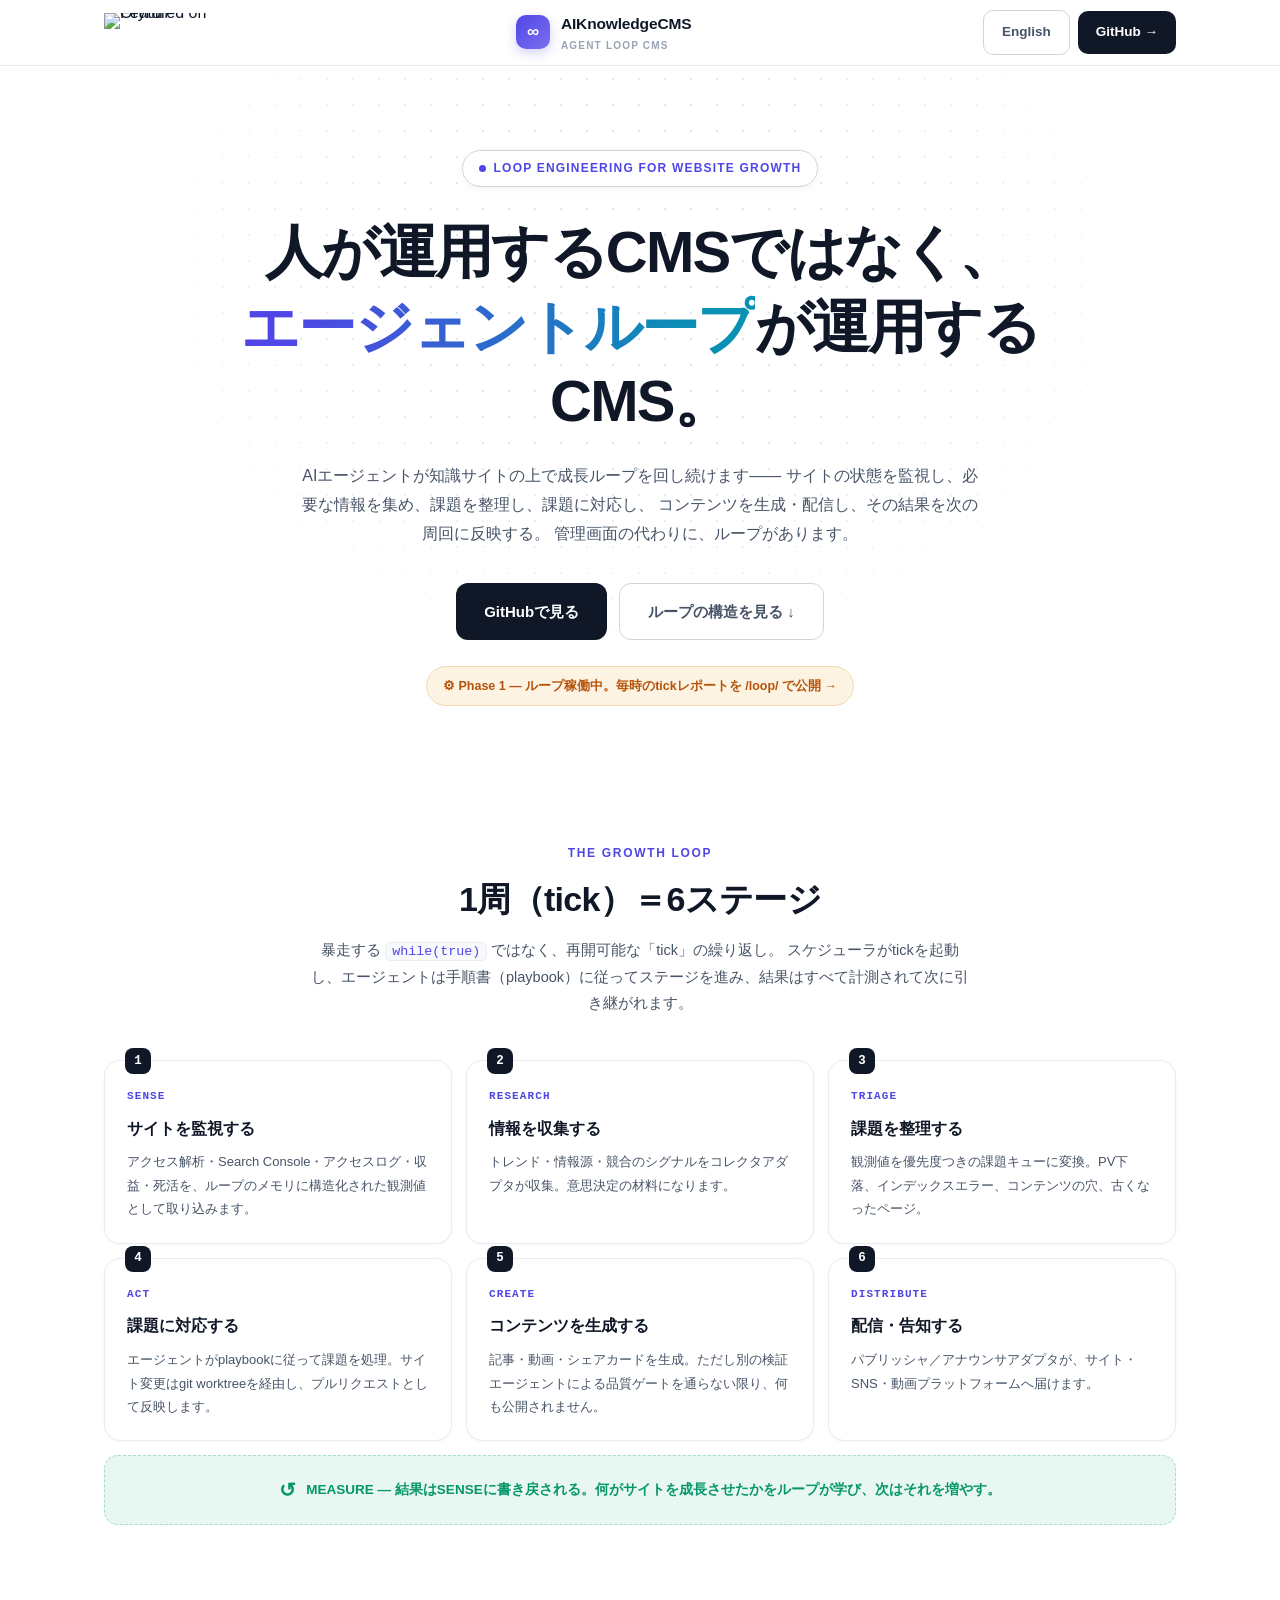
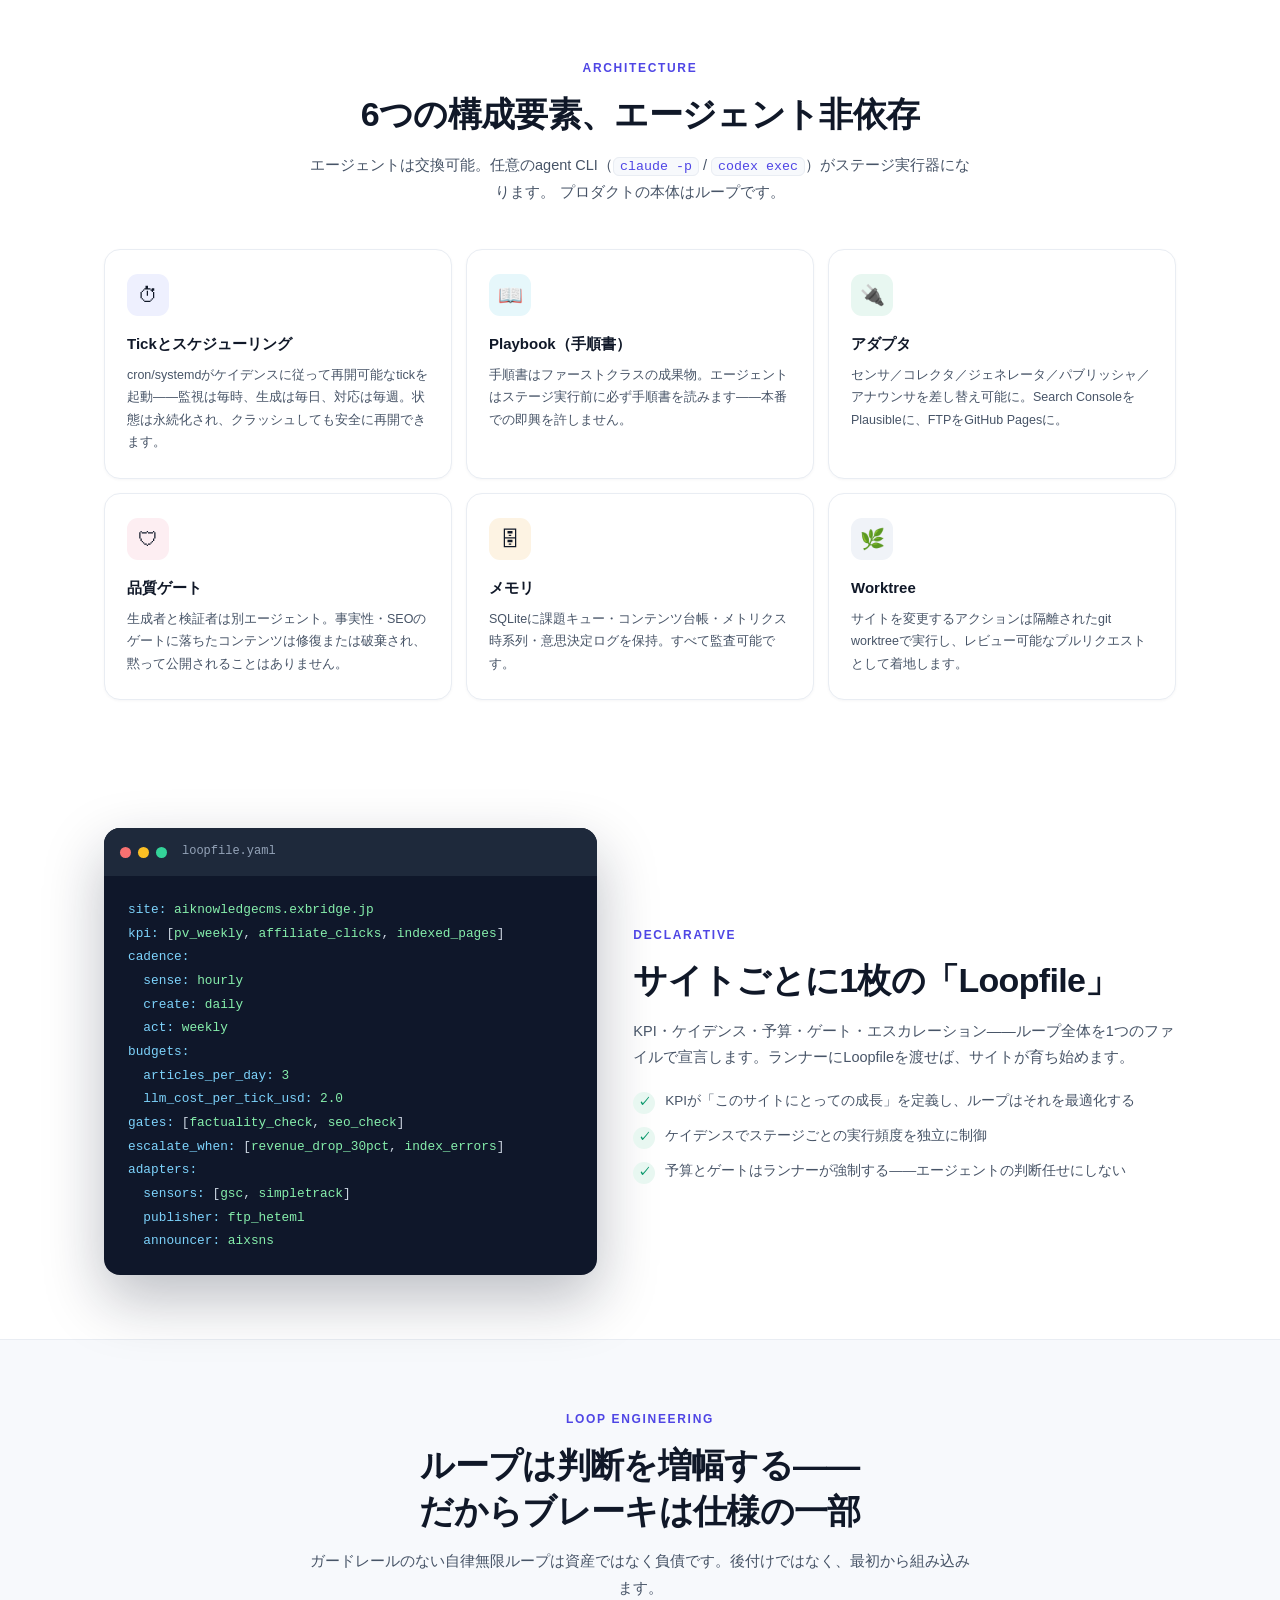
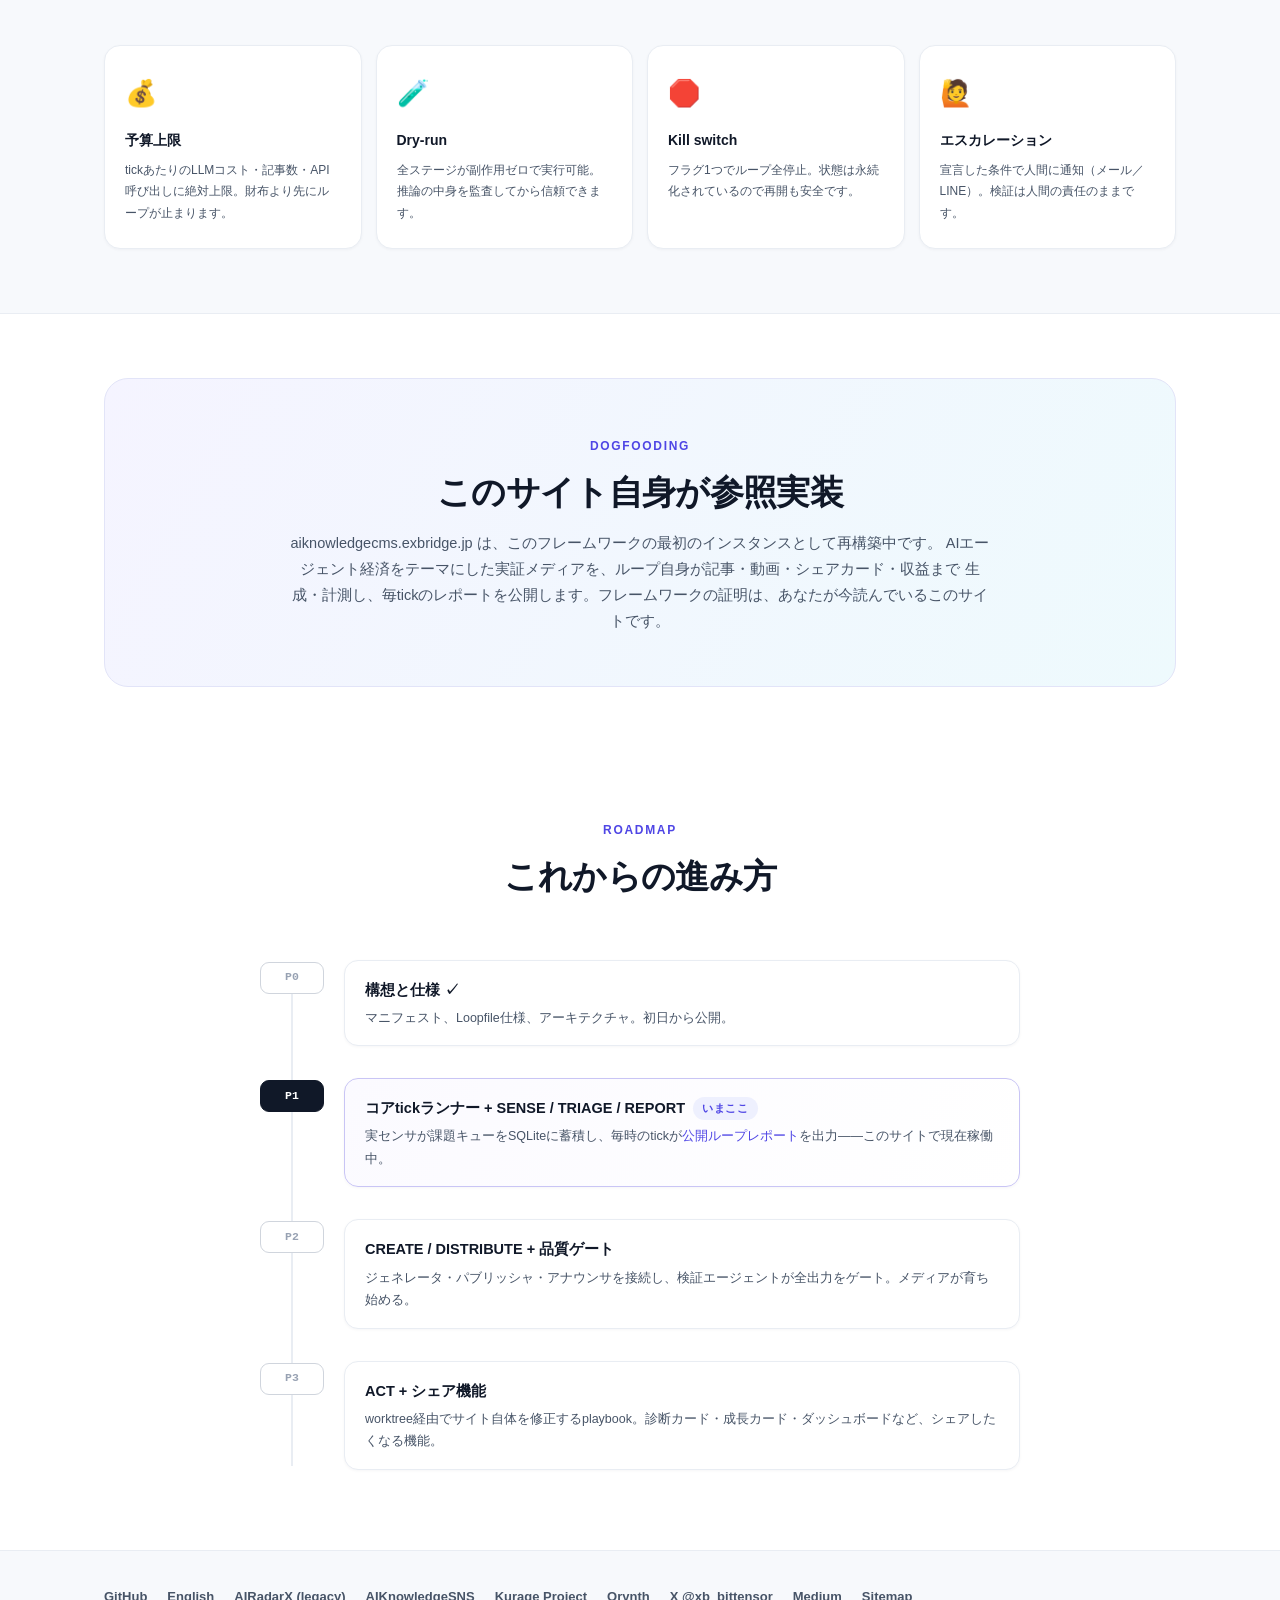
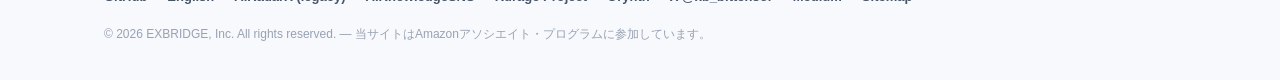
==== commit 376b7164: "Phase 1: core tick runner + SENSE / TRIAGE / REPORT — the loop is live - core/loop.py: resumable tic" ====
--- a/aiknowledgecms.html
+++ b/aiknowledgecms.html
@@ -229,7 +229,7 @@
     <a class="btn btn-primary btn-hero" href="https://github.com/katsushi2441/aiknowledgecms" target="_blank" rel="noopener">GitHubで見る</a>
     <a class="btn btn-ghost btn-hero" href="#loop">ループの構造を見る ↓</a>
   </div>
-  <span class="phase-pill">⚙ Phase 0 — 構想と仕様を公開中。参照実装はこのサイト自身で構築中。</span>
+  <a class="phase-pill" href="loop/">⚙ Phase 1 — ループ稼働中。毎時のtickレポートを /loop/ で公開 →</a>
 </div>
 
 <!-- ===== THE LOOP ===== -->
@@ -342,8 +342,8 @@
     <h2>これからの進み方</h2>
   </div>
   <div class="roadmap">
-    <div class="phase current"><span class="pnum">P0</span><div class="pbody"><h4>構想と仕様<span class="now">いまここ</span></h4><p>マニフェスト、Loopfile仕様、アーキテクチャ。初日から公開。</p></div></div>
-    <div class="phase"><span class="pnum">P1</span><div class="pbody"><h4>コアtickランナー + SENSE / TRIAGE / REPORT</h4><p>実センサ（Search Console・アクセス解析）が課題キューをSQLiteに蓄積。毎tickがループレポートを出力。</p></div></div>
+    <div class="phase"><span class="pnum">P0</span><div class="pbody"><h4>構想と仕様 ✓</h4><p>マニフェスト、Loopfile仕様、アーキテクチャ。初日から公開。</p></div></div>
+    <div class="phase current"><span class="pnum">P1</span><div class="pbody"><h4>コアtickランナー + SENSE / TRIAGE / REPORT<span class="now">いまここ</span></h4><p>実センサが課題キューをSQLiteに蓄積し、毎時のtickが<a href="loop/" style="color:var(--accent)">公開ループレポート</a>を出力——このサイトで現在稼働中。</p></div></div>
     <div class="phase"><span class="pnum">P2</span><div class="pbody"><h4>CREATE / DISTRIBUTE + 品質ゲート</h4><p>ジェネレータ・パブリッシャ・アナウンサを接続し、検証エージェントが全出力をゲート。メディアが育ち始める。</p></div></div>
     <div class="phase"><span class="pnum">P3</span><div class="pbody"><h4>ACT + シェア機能</h4><p>worktree経由でサイト自体を修正するplaybook。診断カード・成長カード・ダッシュボードなど、シェアしたくなる機能。</p></div></div>
   </div>
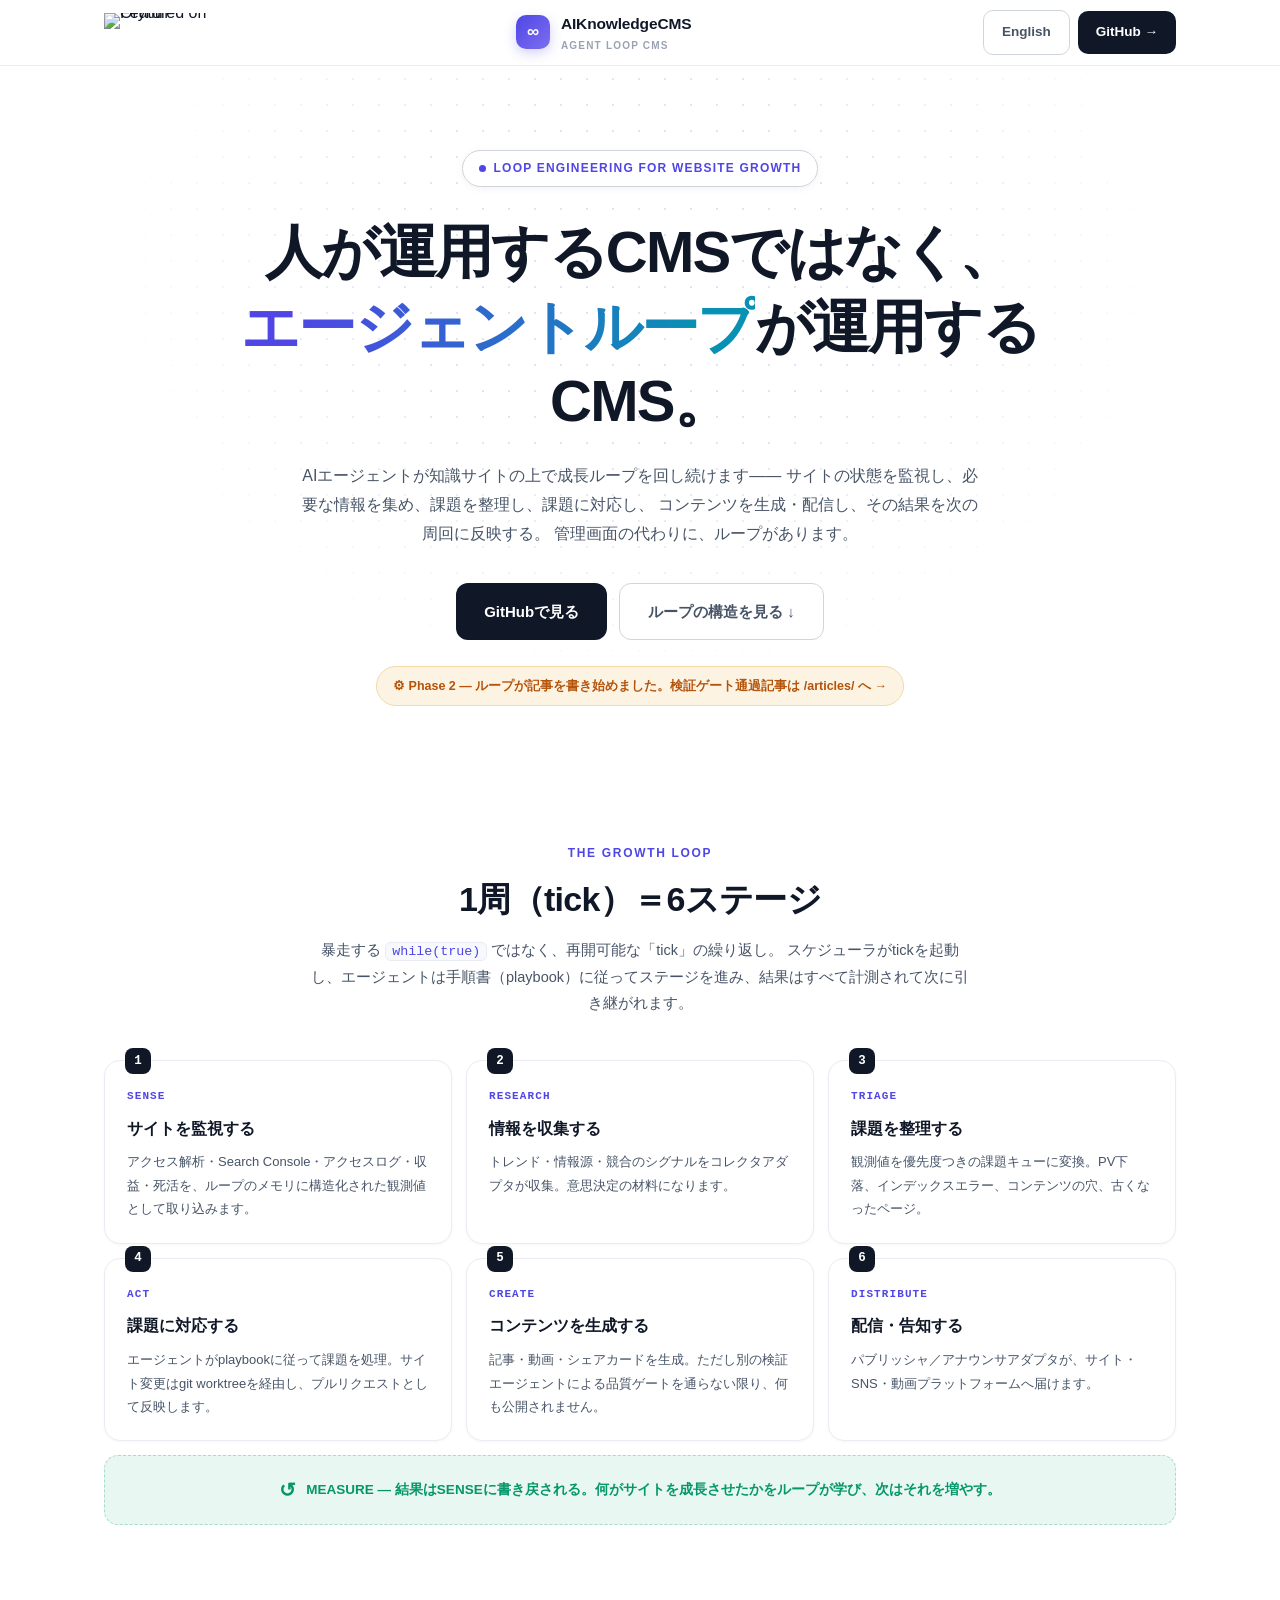
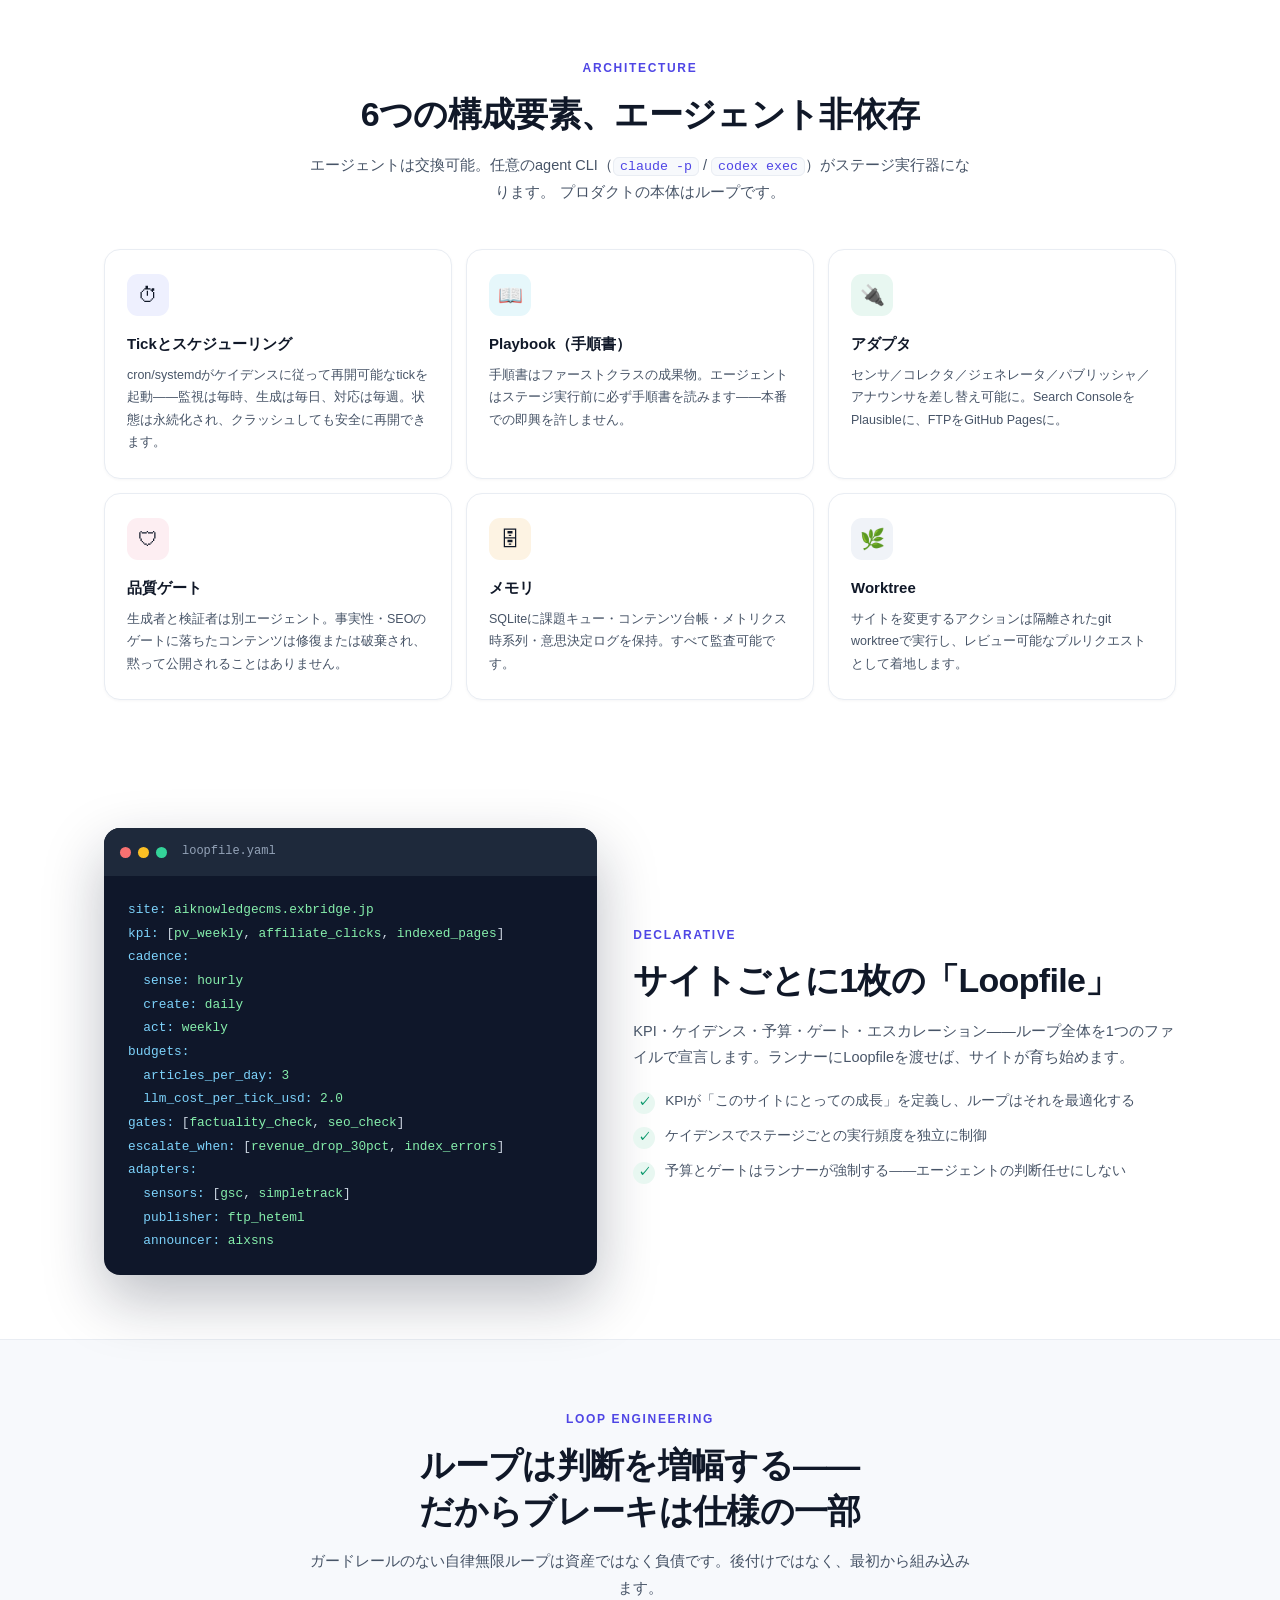
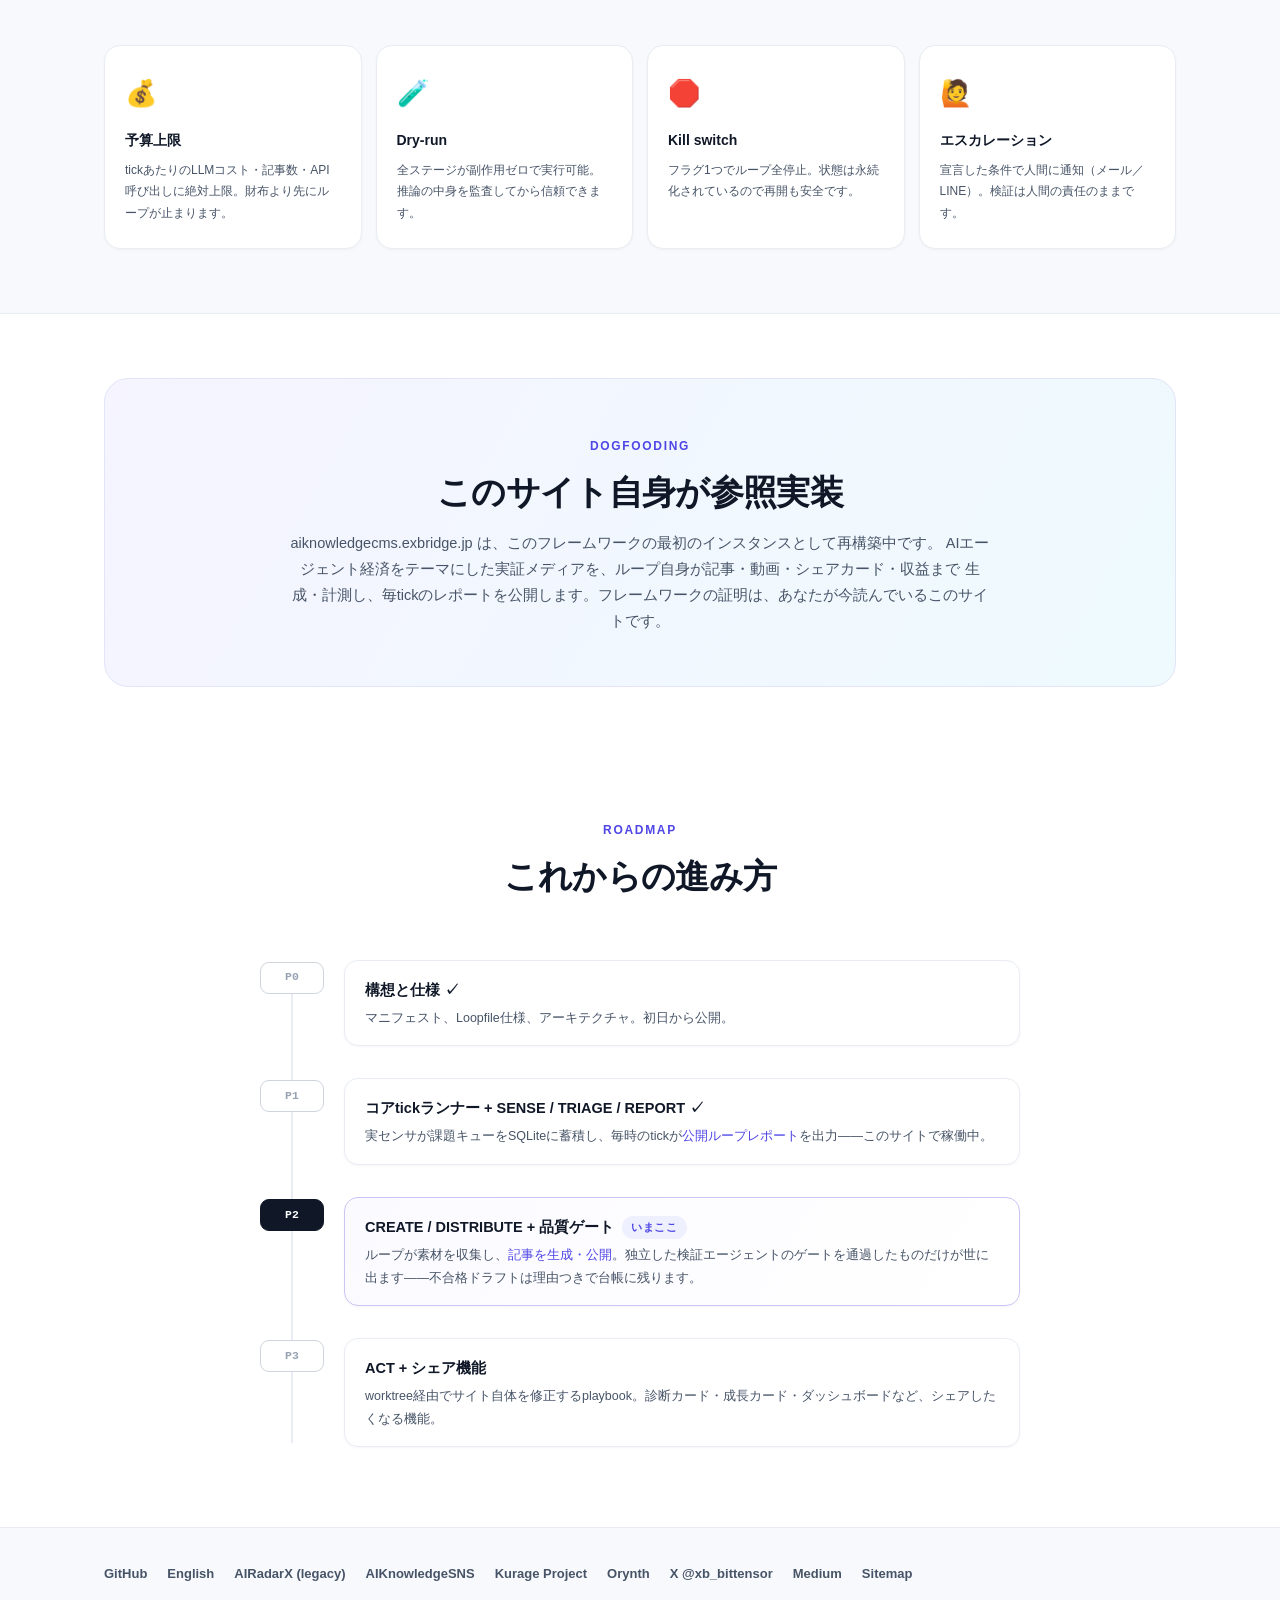
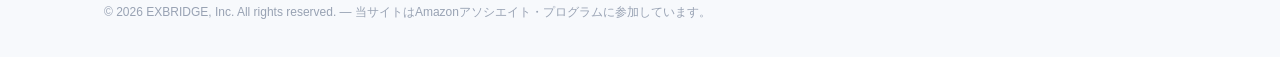
==== commit 2ccabb18: "Phase 2 live: first autonomous article published through the gate - fix: gemma4 is a thinking model " ====
--- a/aiknowledgecms.html
+++ b/aiknowledgecms.html
@@ -229,7 +229,7 @@
     <a class="btn btn-primary btn-hero" href="https://github.com/katsushi2441/aiknowledgecms" target="_blank" rel="noopener">GitHubで見る</a>
     <a class="btn btn-ghost btn-hero" href="#loop">ループの構造を見る ↓</a>
   </div>
-  <a class="phase-pill" href="loop/">⚙ Phase 1 — ループ稼働中。毎時のtickレポートを /loop/ で公開 →</a>
+  <a class="phase-pill" href="articles/">⚙ Phase 2 — ループが記事を書き始めました。検証ゲート通過記事は /articles/ へ →</a>
 </div>
 
 <!-- ===== THE LOOP ===== -->
@@ -343,8 +343,8 @@
   </div>
   <div class="roadmap">
     <div class="phase"><span class="pnum">P0</span><div class="pbody"><h4>構想と仕様 ✓</h4><p>マニフェスト、Loopfile仕様、アーキテクチャ。初日から公開。</p></div></div>
-    <div class="phase current"><span class="pnum">P1</span><div class="pbody"><h4>コアtickランナー + SENSE / TRIAGE / REPORT<span class="now">いまここ</span></h4><p>実センサが課題キューをSQLiteに蓄積し、毎時のtickが<a href="loop/" style="color:var(--accent)">公開ループレポート</a>を出力——このサイトで現在稼働中。</p></div></div>
-    <div class="phase"><span class="pnum">P2</span><div class="pbody"><h4>CREATE / DISTRIBUTE + 品質ゲート</h4><p>ジェネレータ・パブリッシャ・アナウンサを接続し、検証エージェントが全出力をゲート。メディアが育ち始める。</p></div></div>
+    <div class="phase"><span class="pnum">P1</span><div class="pbody"><h4>コアtickランナー + SENSE / TRIAGE / REPORT ✓</h4><p>実センサが課題キューをSQLiteに蓄積し、毎時のtickが<a href="loop/" style="color:var(--accent)">公開ループレポート</a>を出力——このサイトで稼働中。</p></div></div>
+    <div class="phase current"><span class="pnum">P2</span><div class="pbody"><h4>CREATE / DISTRIBUTE + 品質ゲート<span class="now">いまここ</span></h4><p>ループが素材を収集し、<a href="articles/" style="color:var(--accent)">記事を生成・公開</a>。独立した検証エージェントのゲートを通過したものだけが世に出ます——不合格ドラフトは理由つきで台帳に残ります。</p></div></div>
     <div class="phase"><span class="pnum">P3</span><div class="pbody"><h4>ACT + シェア機能</h4><p>worktree経由でサイト自体を修正するplaybook。診断カード・成長カード・ダッシュボードなど、シェアしたくなる機能。</p></div></div>
   </div>
 </section>
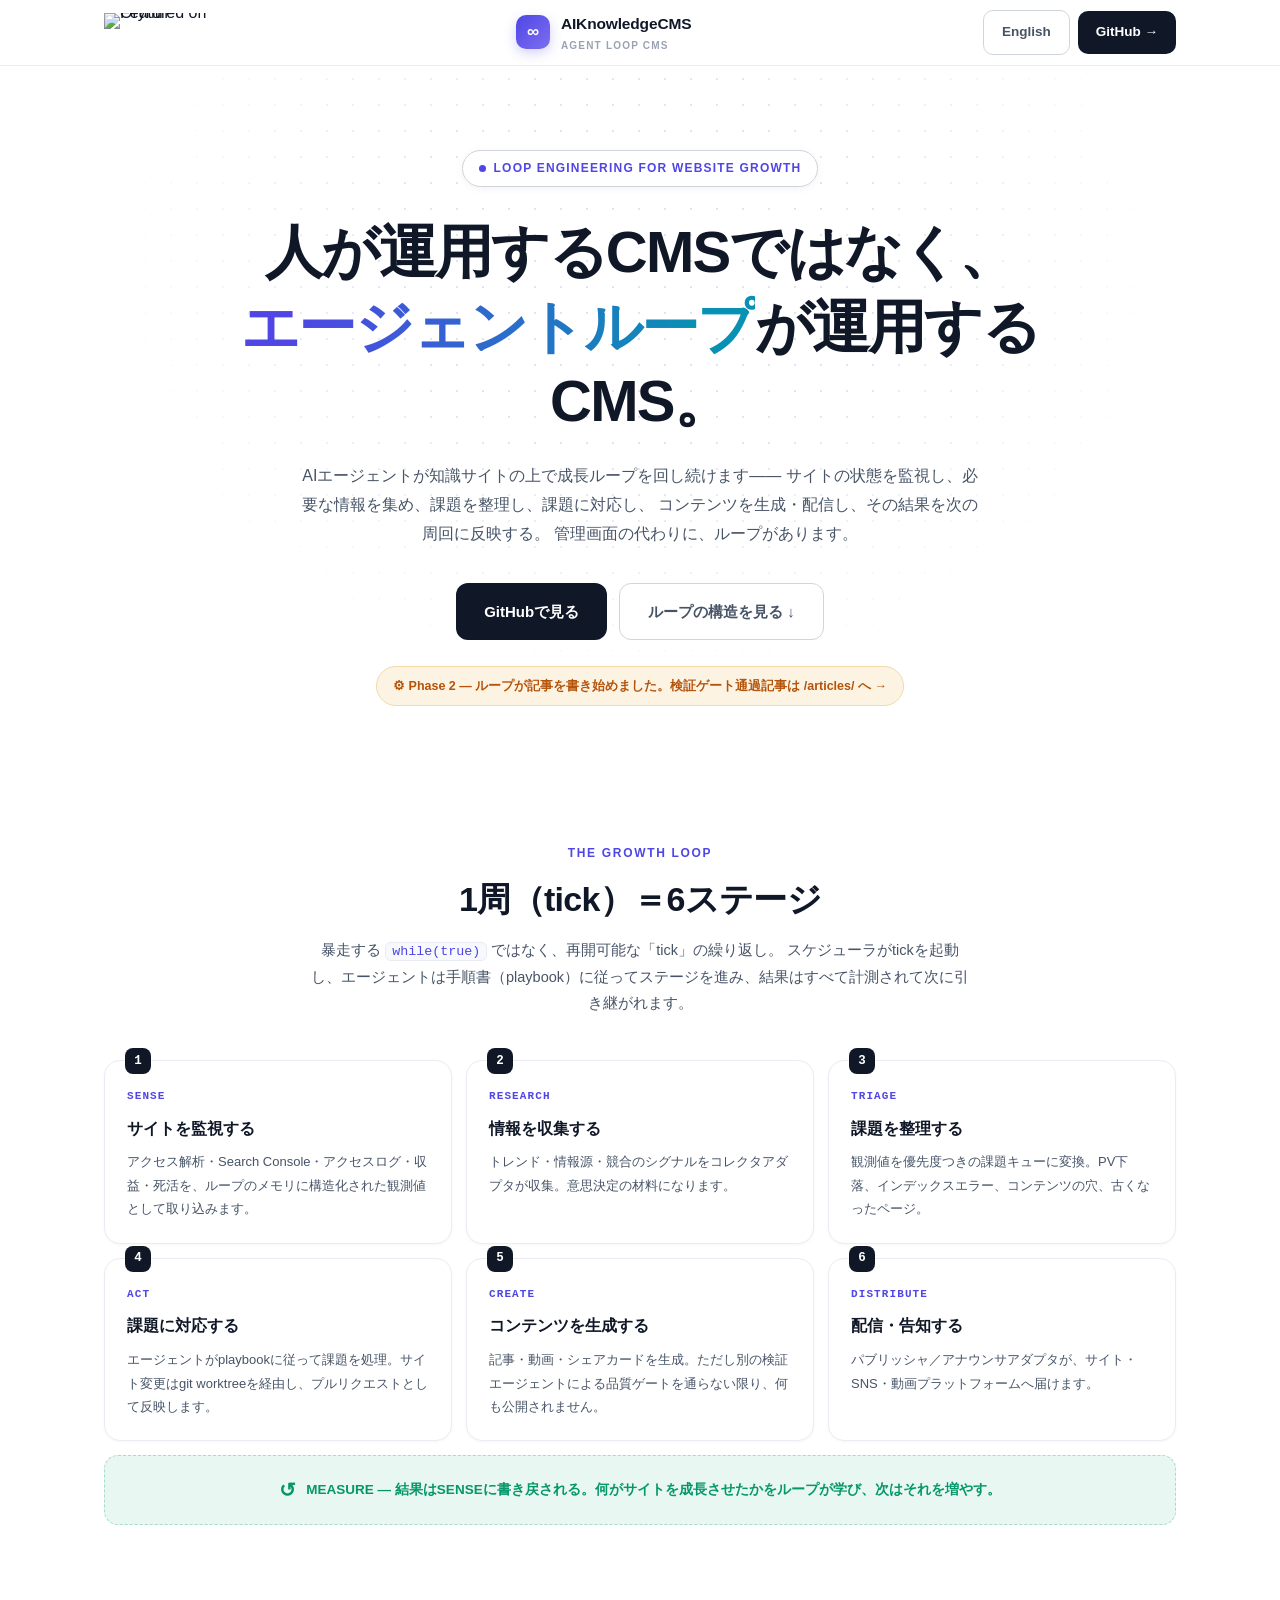
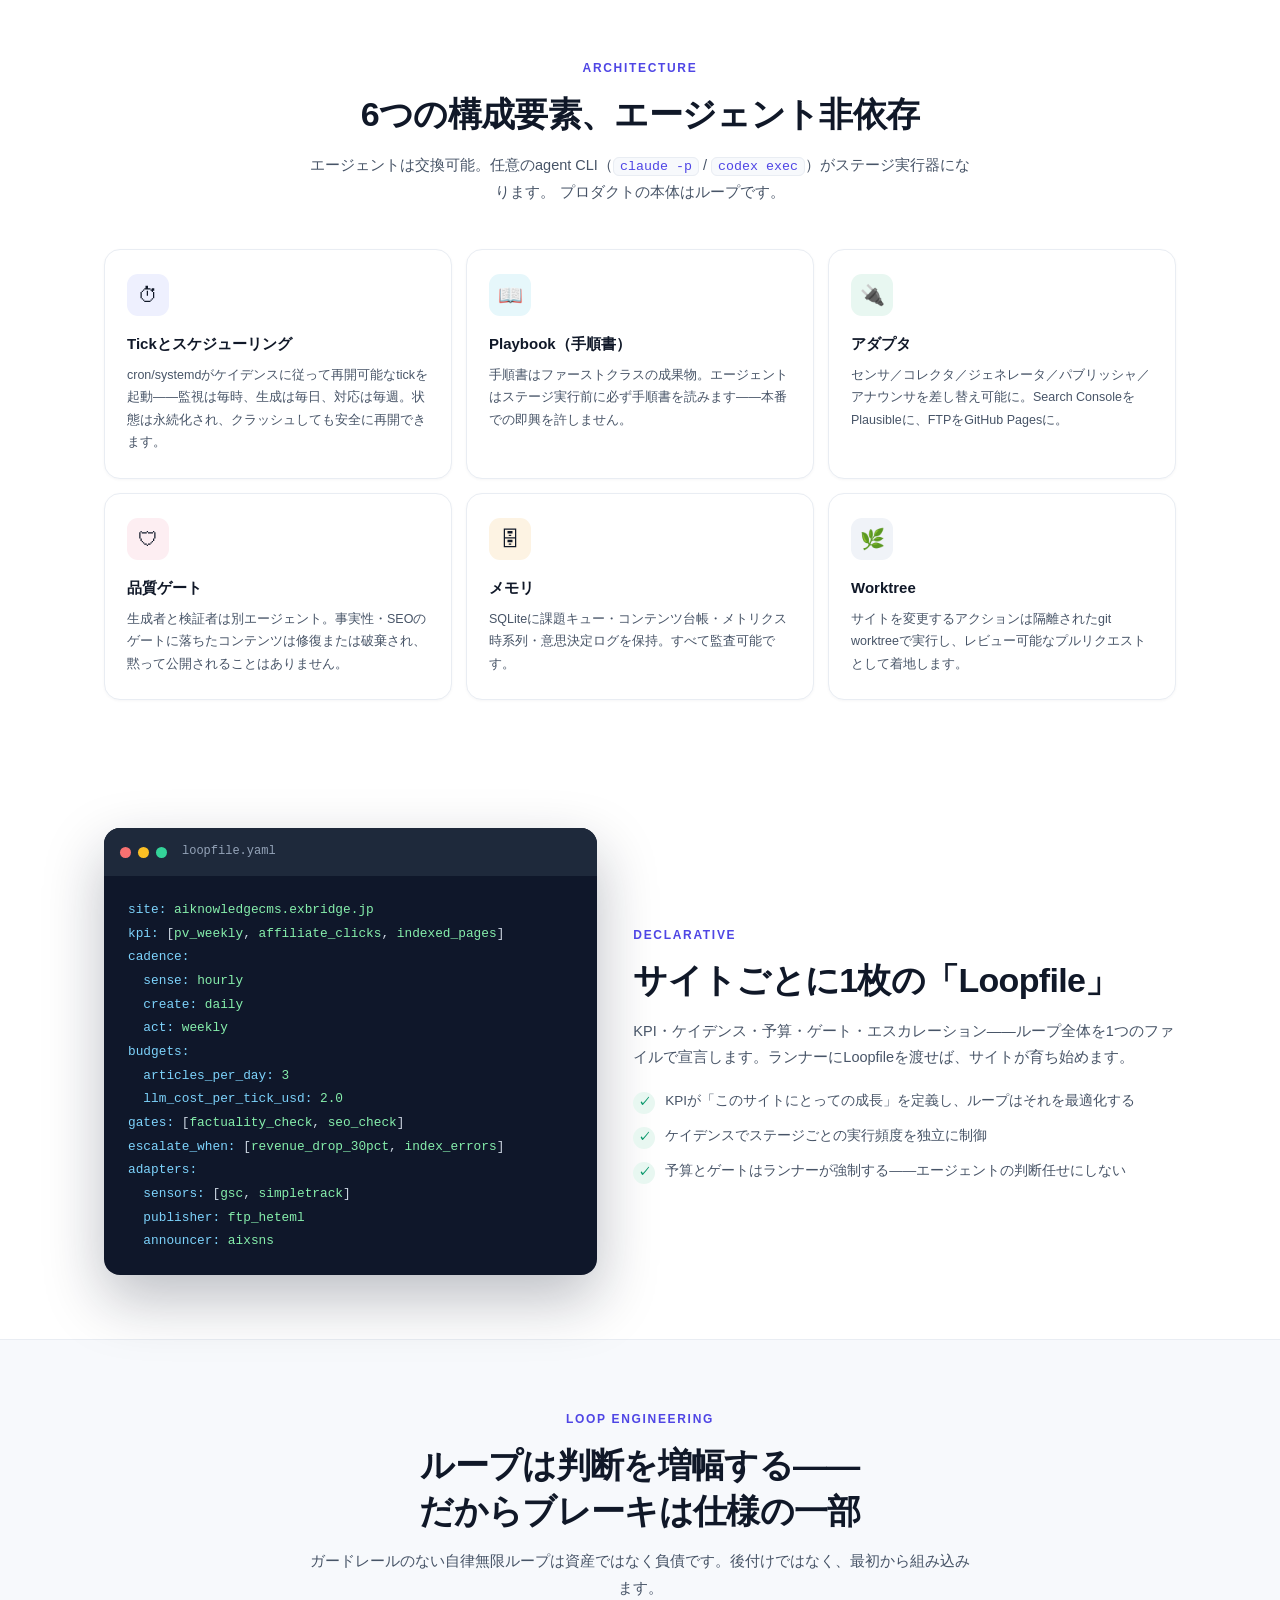
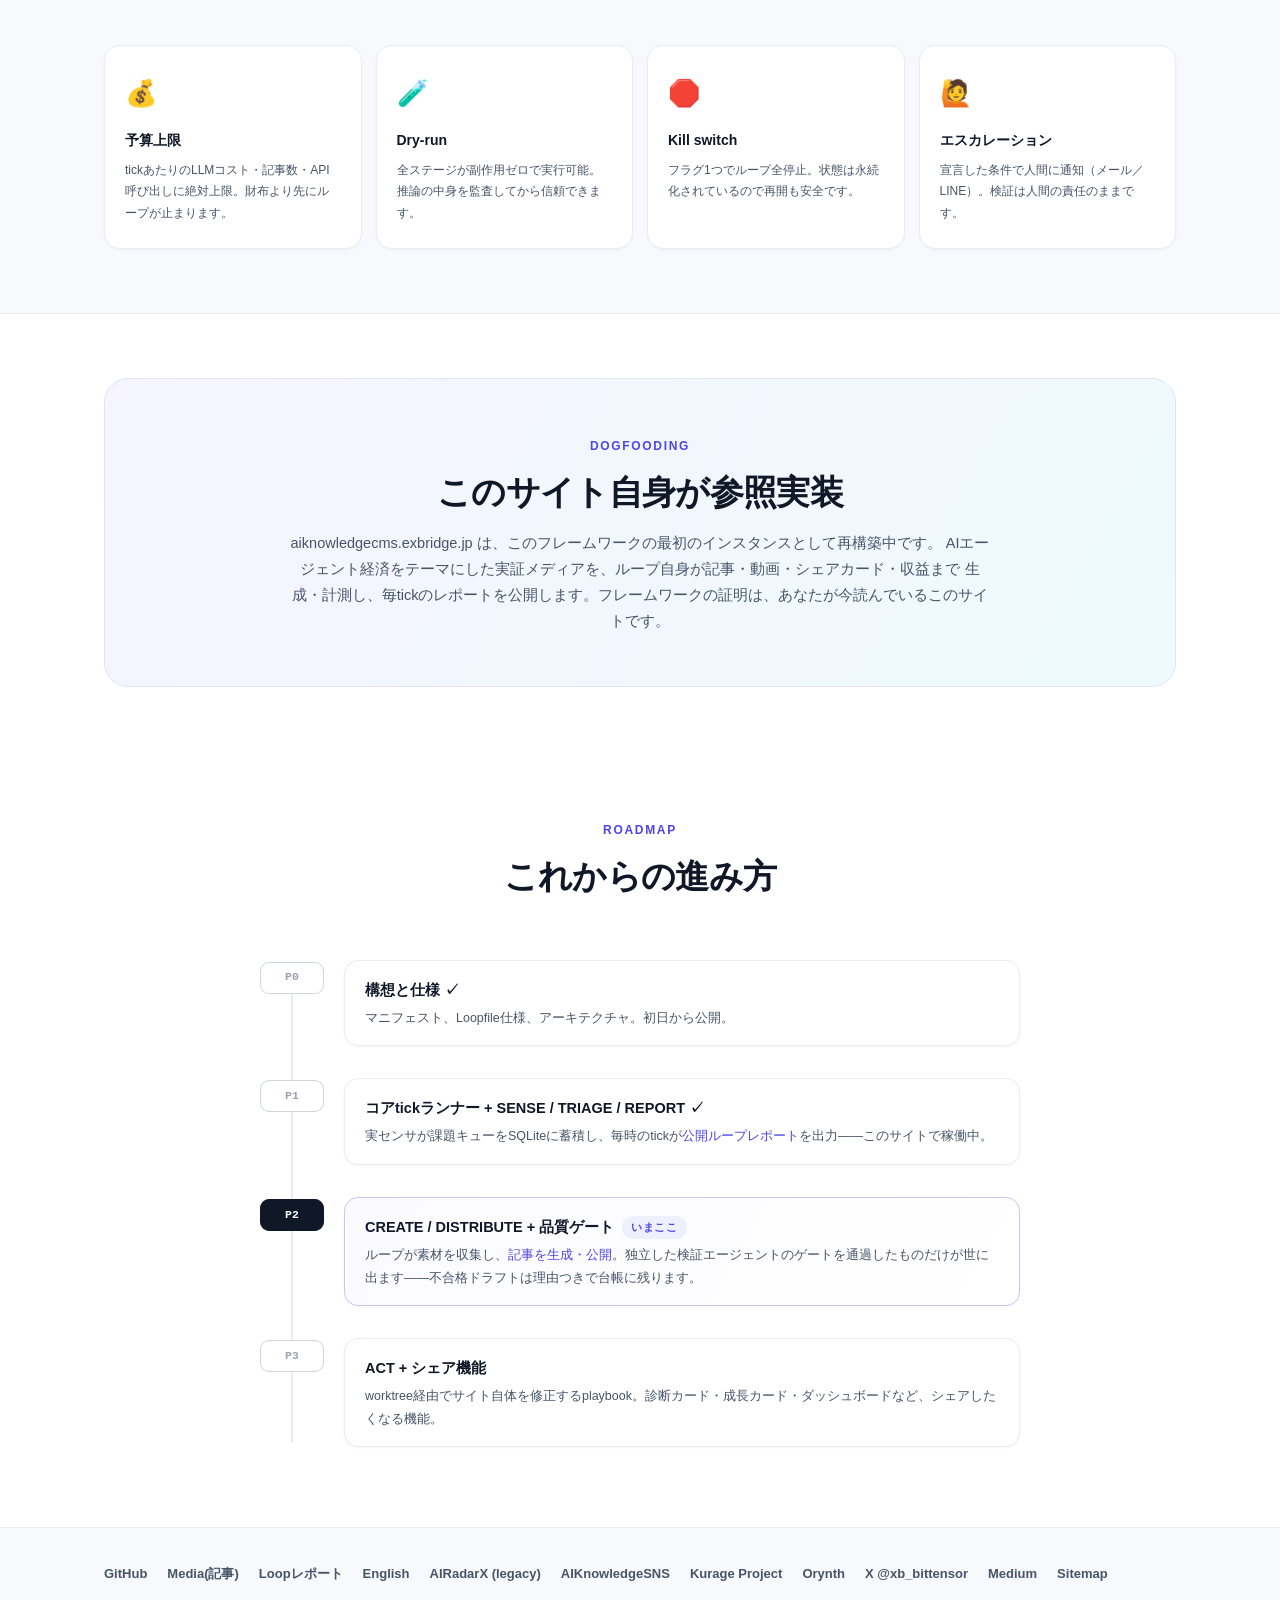
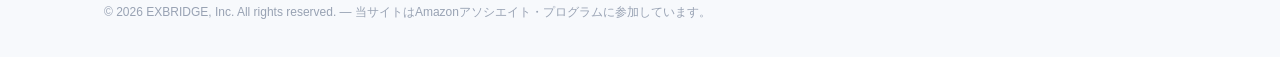
==== commit 31e1bb08: "Update AIKnowledgeCMS loop pages and GSC sensor" ====
--- a/aiknowledgecms.html
+++ b/aiknowledgecms.html
@@ -352,6 +352,8 @@
 <footer><div class="fwrap">
   <div class="footer-links">
     <a href="https://github.com/katsushi2441/aiknowledgecms" target="_blank" rel="noopener">GitHub</a>
+    <a href="articles/">Media(記事)</a>
+    <a href="loop/">Loopレポート</a>
     <a href="index.html">English</a>
     <a href="airadarx.php">AIRadarX (legacy)</a>
     <a href="aiknowledgesns.php">AIKnowledgeSNS</a>
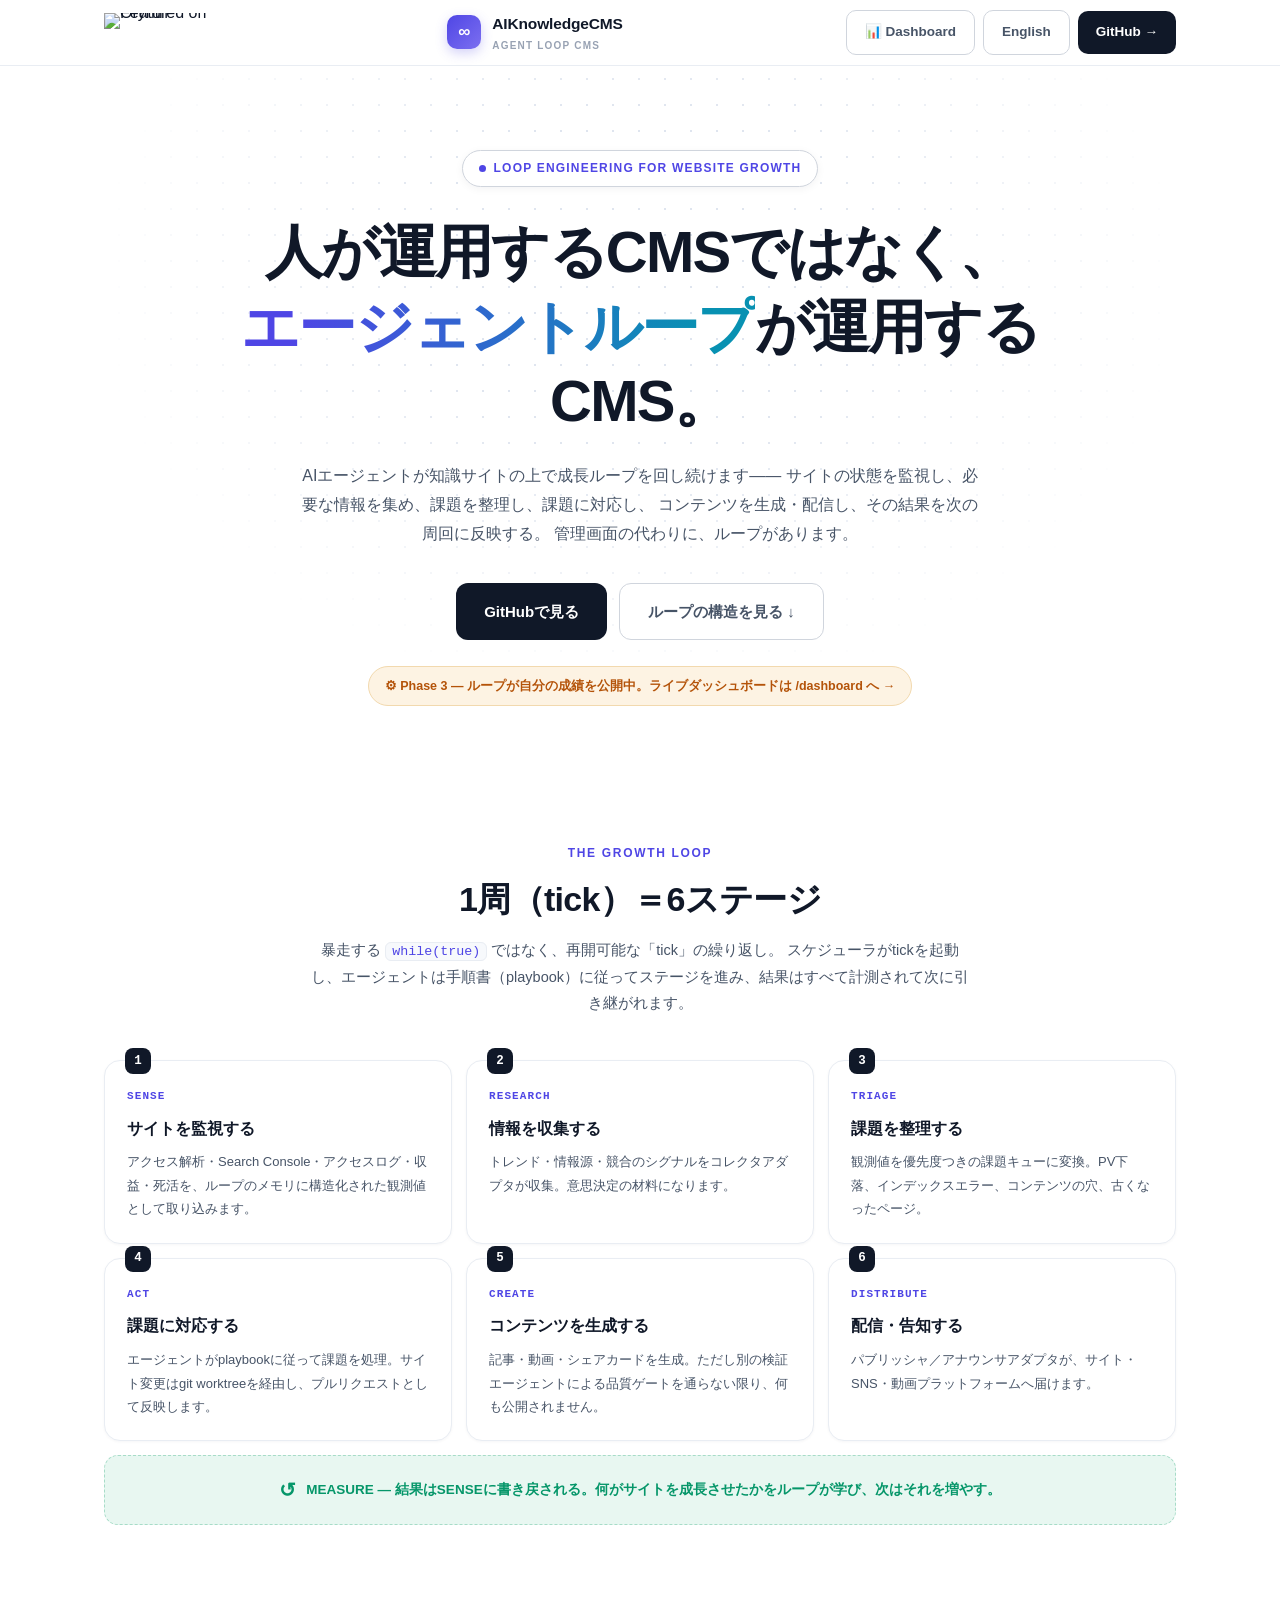
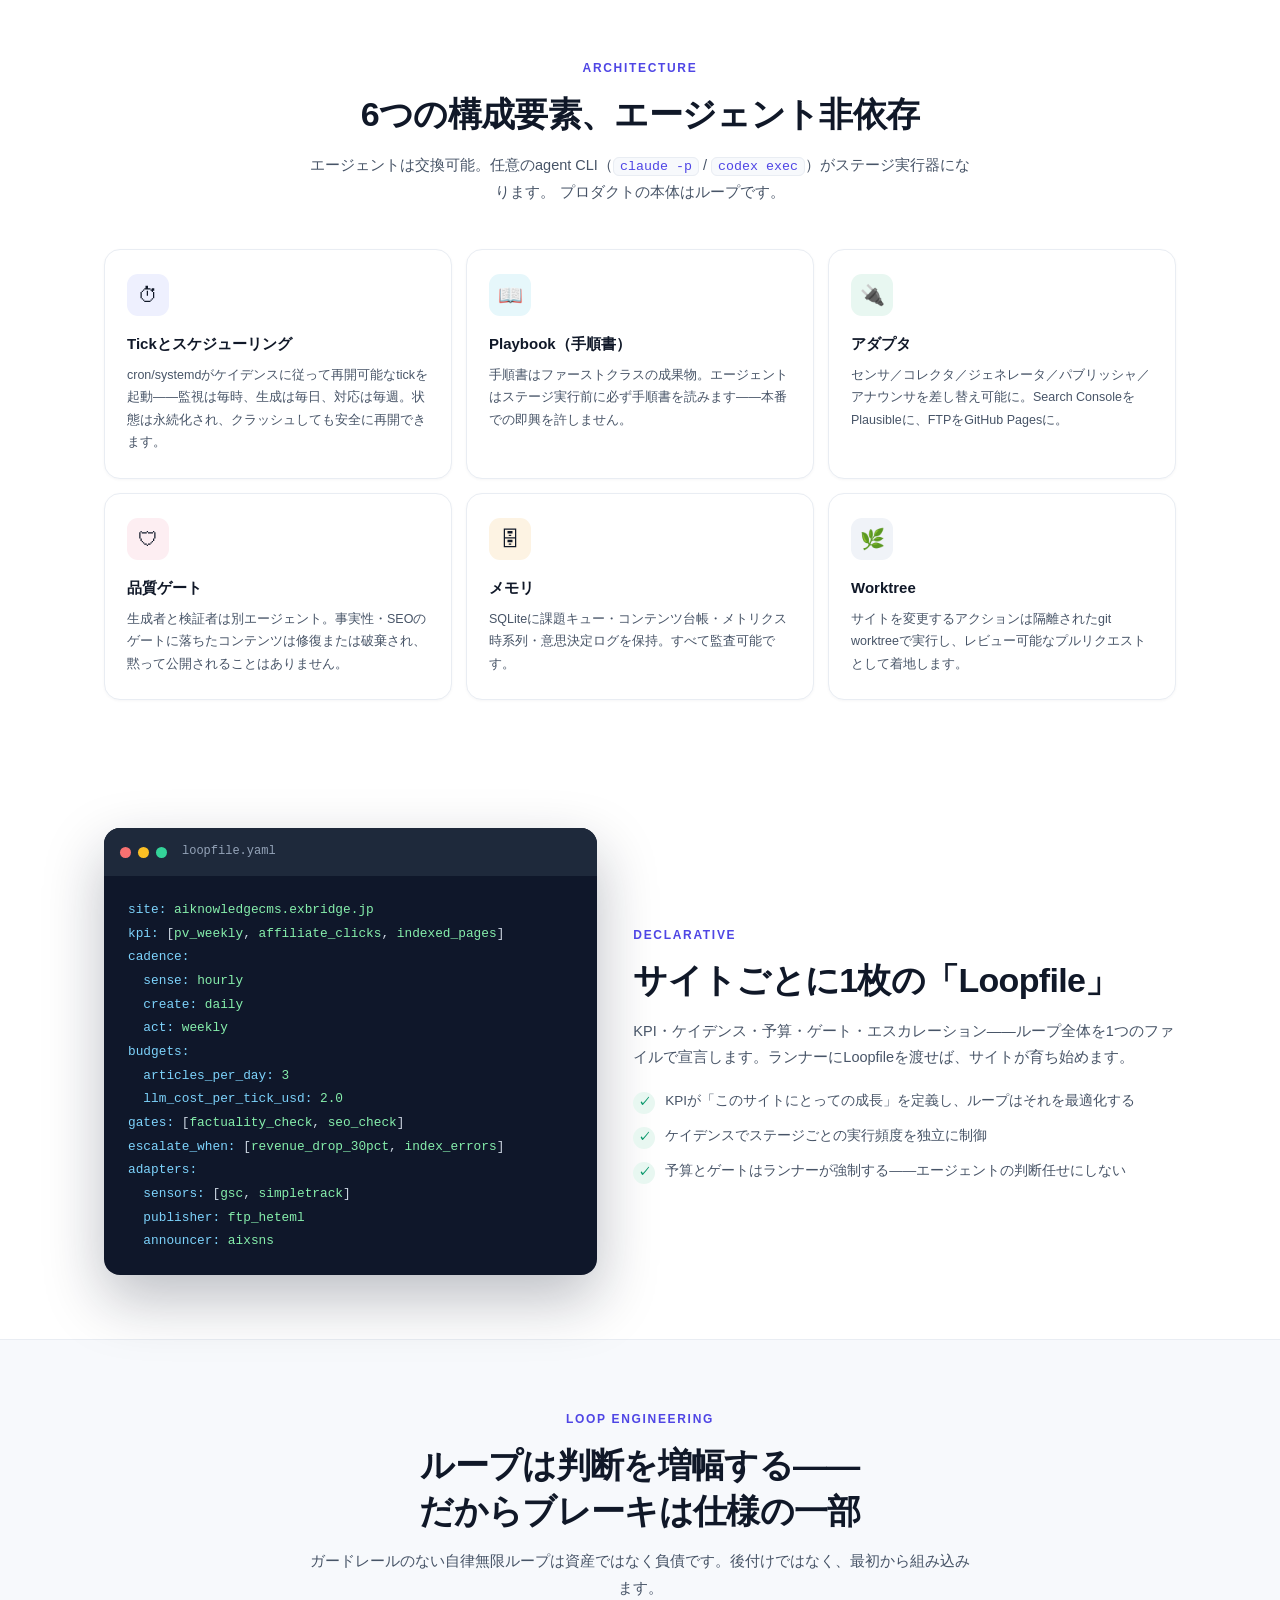
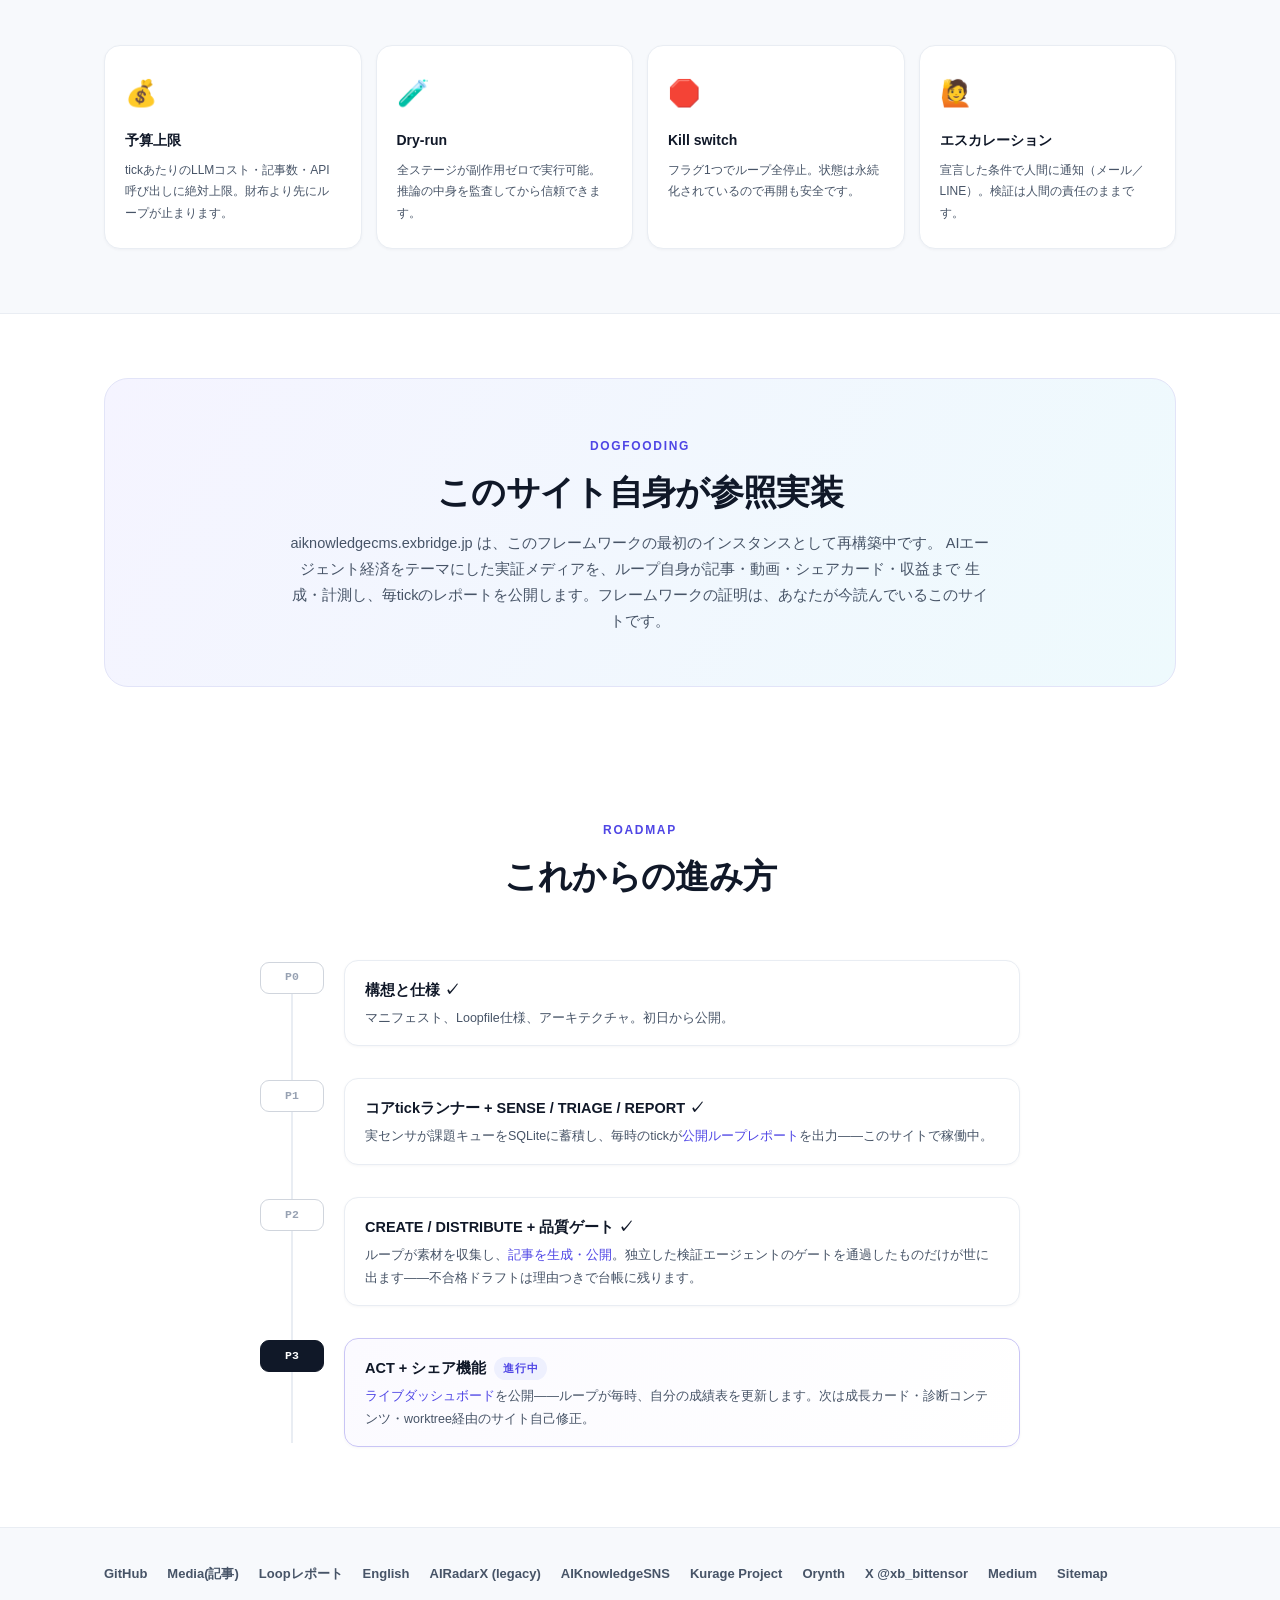
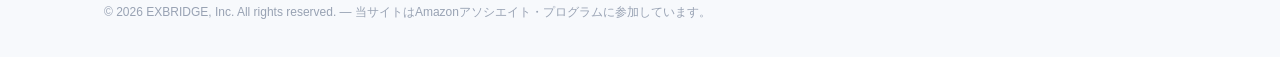
==== commit 5e1bde9b: "Phase 3a-1: live public dashboard + grounded query articles Dashboard (/dashboard.html, regenerated " ====
--- a/aiknowledgecms.html
+++ b/aiknowledgecms.html
@@ -210,6 +210,7 @@
     <span>AIKnowledgeCMS<sub>AGENT LOOP CMS</sub></span>
   </a>
   <div class="hactions">
+    <a class="btn btn-ghost" href="dashboard.html">📊 Dashboard</a>
     <a class="btn btn-ghost" href="index.html">English</a>
     <a class="btn btn-primary" href="https://github.com/katsushi2441/aiknowledgecms" target="_blank" rel="noopener">GitHub →</a>
   </div>
@@ -229,7 +230,7 @@
     <a class="btn btn-primary btn-hero" href="https://github.com/katsushi2441/aiknowledgecms" target="_blank" rel="noopener">GitHubで見る</a>
     <a class="btn btn-ghost btn-hero" href="#loop">ループの構造を見る ↓</a>
   </div>
-  <a class="phase-pill" href="articles/">⚙ Phase 2 — ループが記事を書き始めました。検証ゲート通過記事は /articles/ へ →</a>
+  <a class="phase-pill" href="dashboard.html">⚙ Phase 3 — ループが自分の成績を公開中。ライブダッシュボードは /dashboard へ →</a>
 </div>
 
 <!-- ===== THE LOOP ===== -->
@@ -344,8 +345,8 @@
   <div class="roadmap">
     <div class="phase"><span class="pnum">P0</span><div class="pbody"><h4>構想と仕様 ✓</h4><p>マニフェスト、Loopfile仕様、アーキテクチャ。初日から公開。</p></div></div>
     <div class="phase"><span class="pnum">P1</span><div class="pbody"><h4>コアtickランナー + SENSE / TRIAGE / REPORT ✓</h4><p>実センサが課題キューをSQLiteに蓄積し、毎時のtickが<a href="loop/" style="color:var(--accent)">公開ループレポート</a>を出力——このサイトで稼働中。</p></div></div>
-    <div class="phase current"><span class="pnum">P2</span><div class="pbody"><h4>CREATE / DISTRIBUTE + 品質ゲート<span class="now">いまここ</span></h4><p>ループが素材を収集し、<a href="articles/" style="color:var(--accent)">記事を生成・公開</a>。独立した検証エージェントのゲートを通過したものだけが世に出ます——不合格ドラフトは理由つきで台帳に残ります。</p></div></div>
-    <div class="phase"><span class="pnum">P3</span><div class="pbody"><h4>ACT + シェア機能</h4><p>worktree経由でサイト自体を修正するplaybook。診断カード・成長カード・ダッシュボードなど、シェアしたくなる機能。</p></div></div>
+    <div class="phase"><span class="pnum">P2</span><div class="pbody"><h4>CREATE / DISTRIBUTE + 品質ゲート ✓</h4><p>ループが素材を収集し、<a href="articles/" style="color:var(--accent)">記事を生成・公開</a>。独立した検証エージェントのゲートを通過したものだけが世に出ます——不合格ドラフトは理由つきで台帳に残ります。</p></div></div>
+    <div class="phase current"><span class="pnum">P3</span><div class="pbody"><h4>ACT + シェア機能<span class="now">進行中</span></h4><p><a href="dashboard.html" style="color:var(--accent)">ライブダッシュボード</a>を公開——ループが毎時、自分の成績表を更新します。次は成長カード・診断コンテンツ・worktree経由のサイト自己修正。</p></div></div>
   </div>
 </section>
 
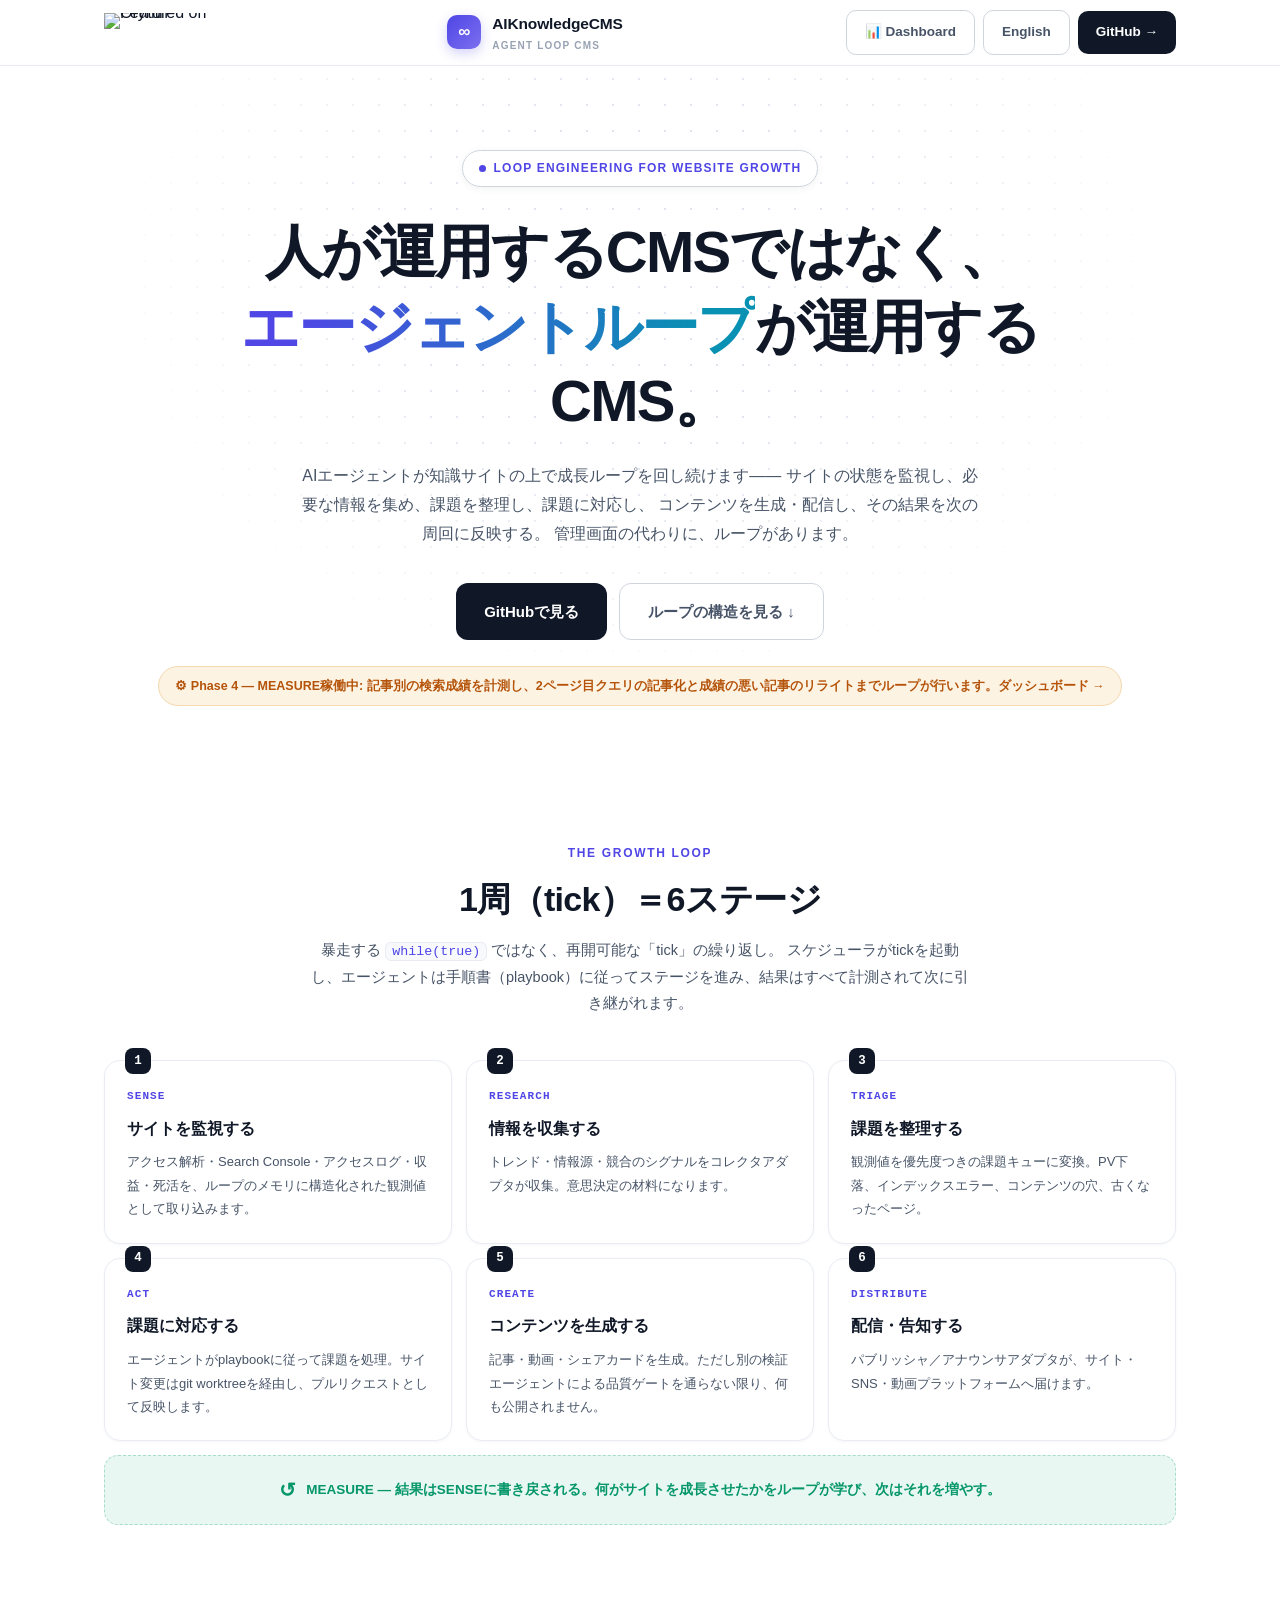
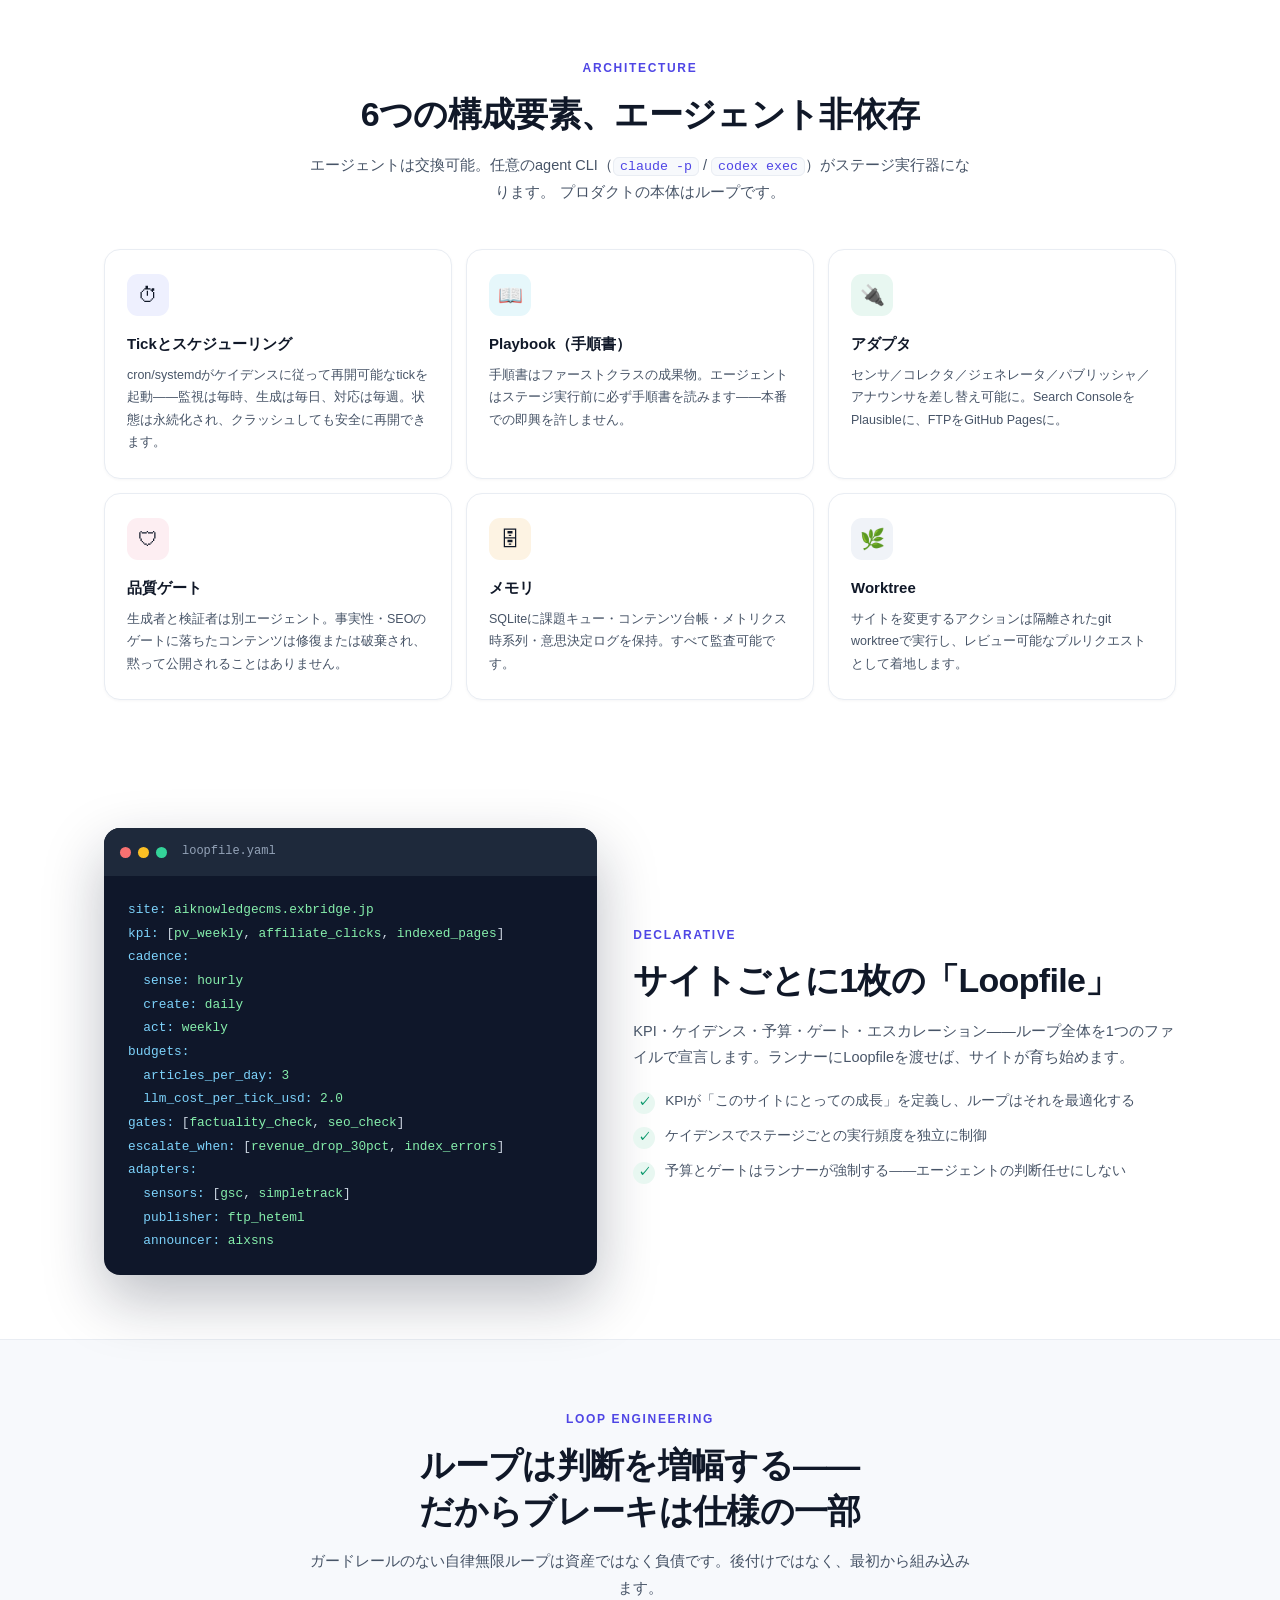
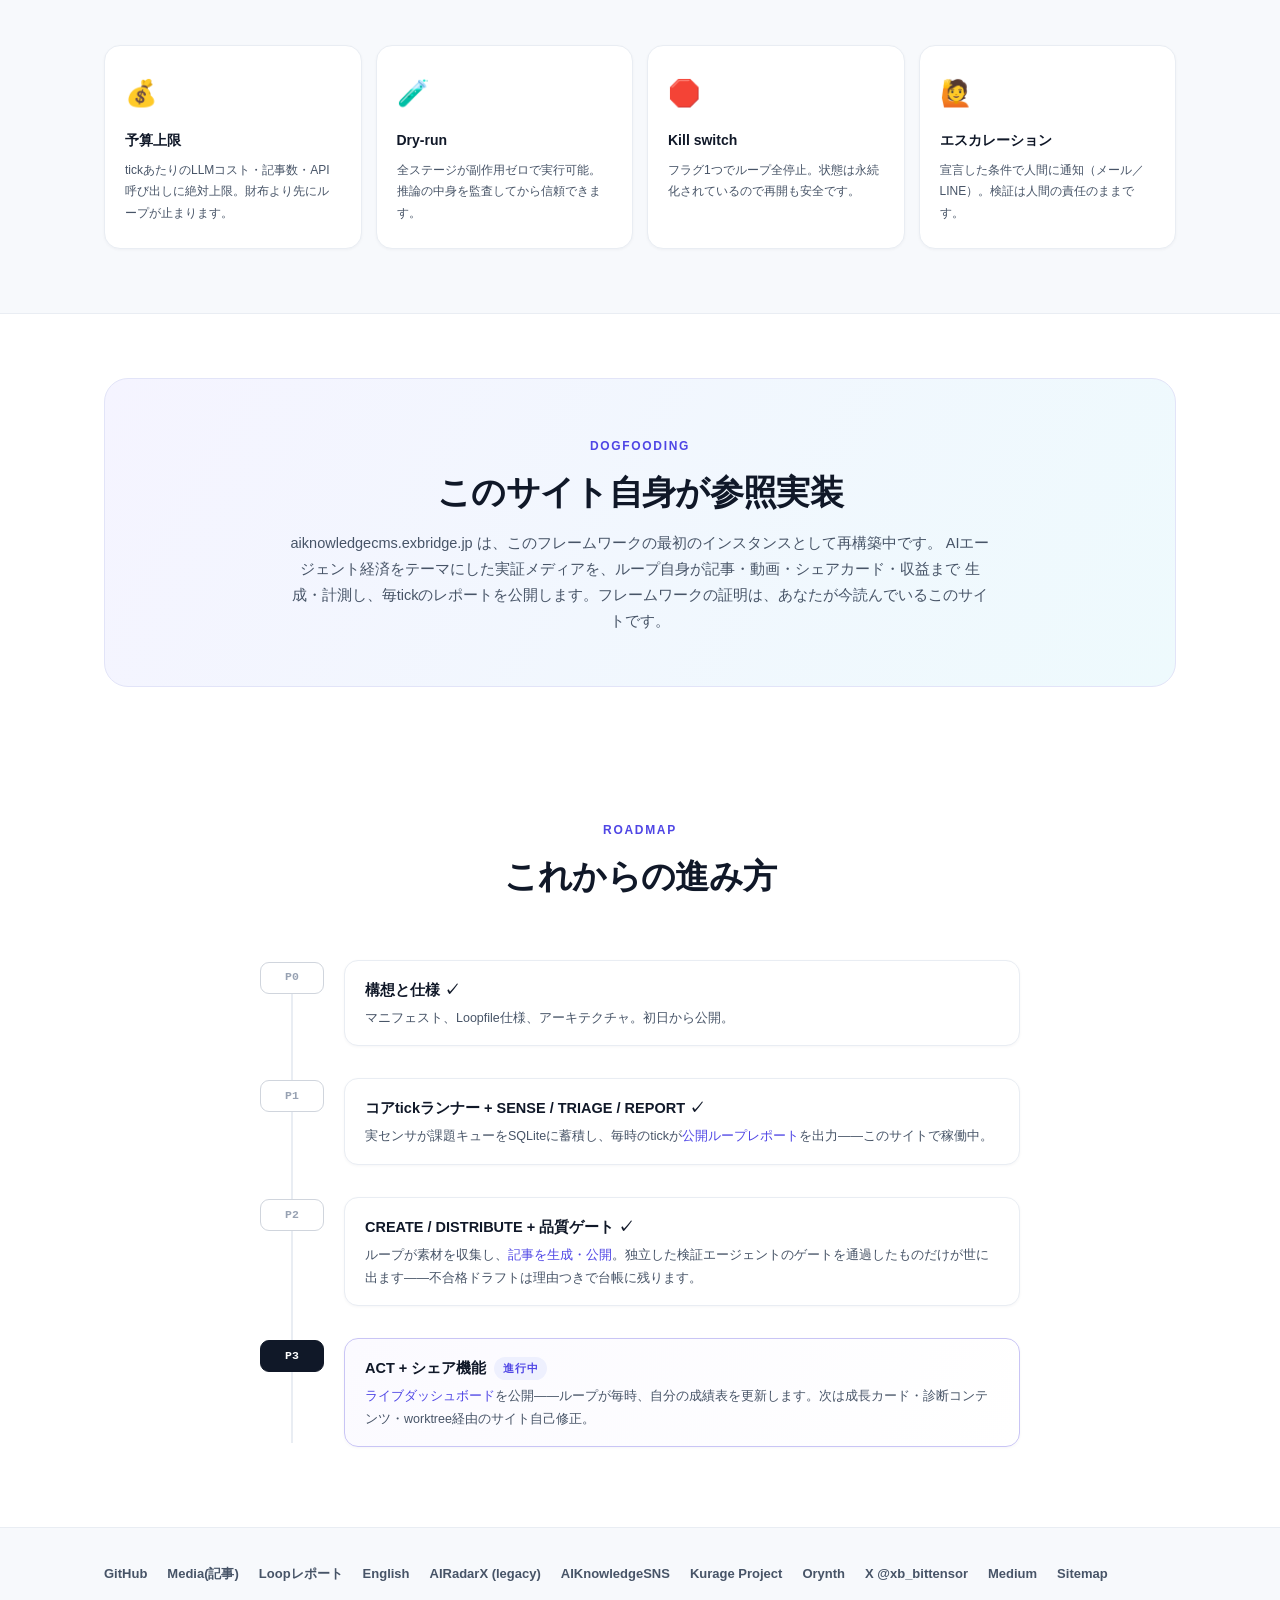
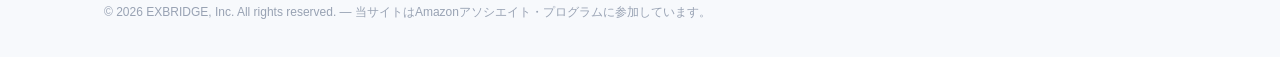
==== commit 01577042: "Phase 4 (MEASURE): 記事別計測・2ページ目機会検知・下落アラート・リライト - gscセンサ: page次元で/articles/別の表示・クリック・CTR・平均順位を   毎tic" ====
--- a/aiknowledgecms.html
+++ b/aiknowledgecms.html
@@ -230,7 +230,7 @@
     <a class="btn btn-primary btn-hero" href="https://github.com/katsushi2441/aiknowledgecms" target="_blank" rel="noopener">GitHubで見る</a>
     <a class="btn btn-ghost btn-hero" href="#loop">ループの構造を見る ↓</a>
   </div>
-  <a class="phase-pill" href="dashboard.html">⚙ Phase 3 — ループが自分の成績を公開中。ライブダッシュボードは /dashboard へ →</a>
+  <a class="phase-pill" href="dashboard.html">⚙ Phase 4 — MEASURE稼働中: 記事別の検索成績を計測し、2ページ目クエリの記事化と成績の悪い記事のリライトまでループが行います。ダッシュボード →</a>
 </div>
 
 <!-- ===== THE LOOP ===== -->
